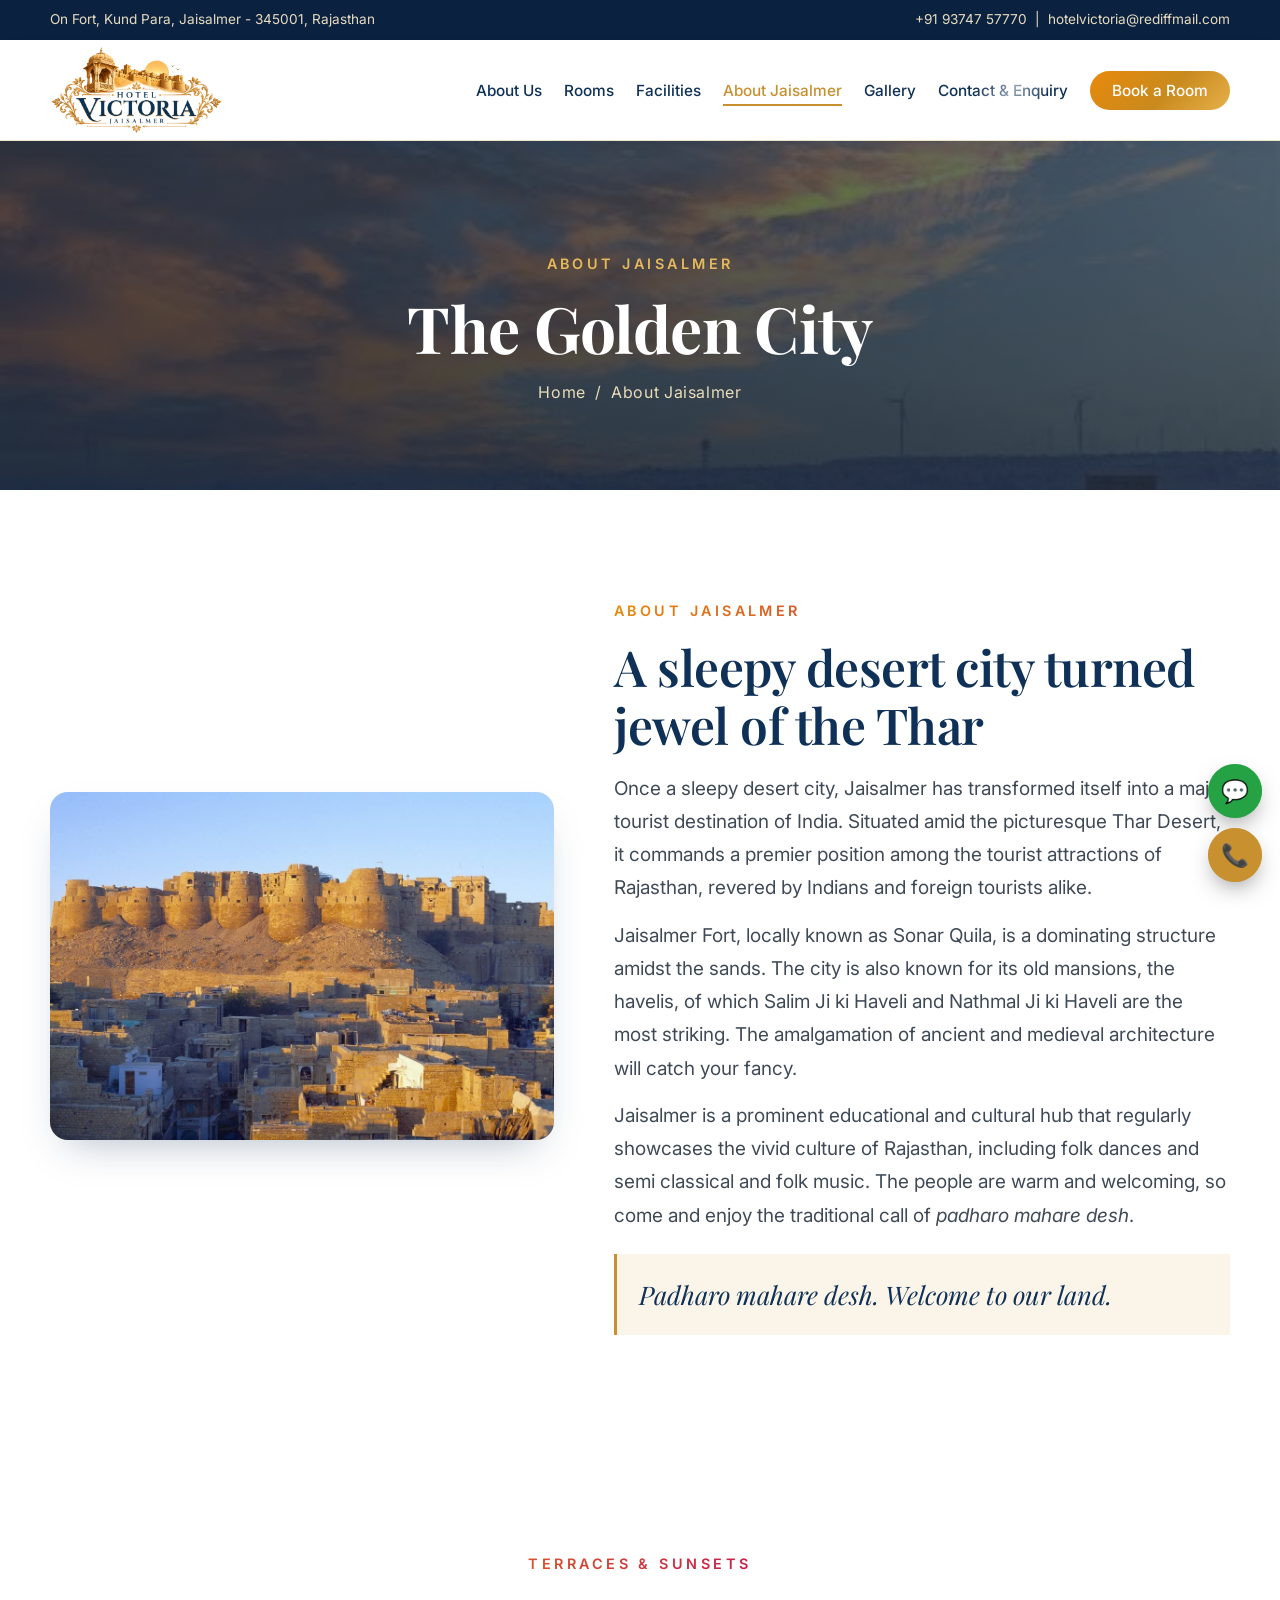
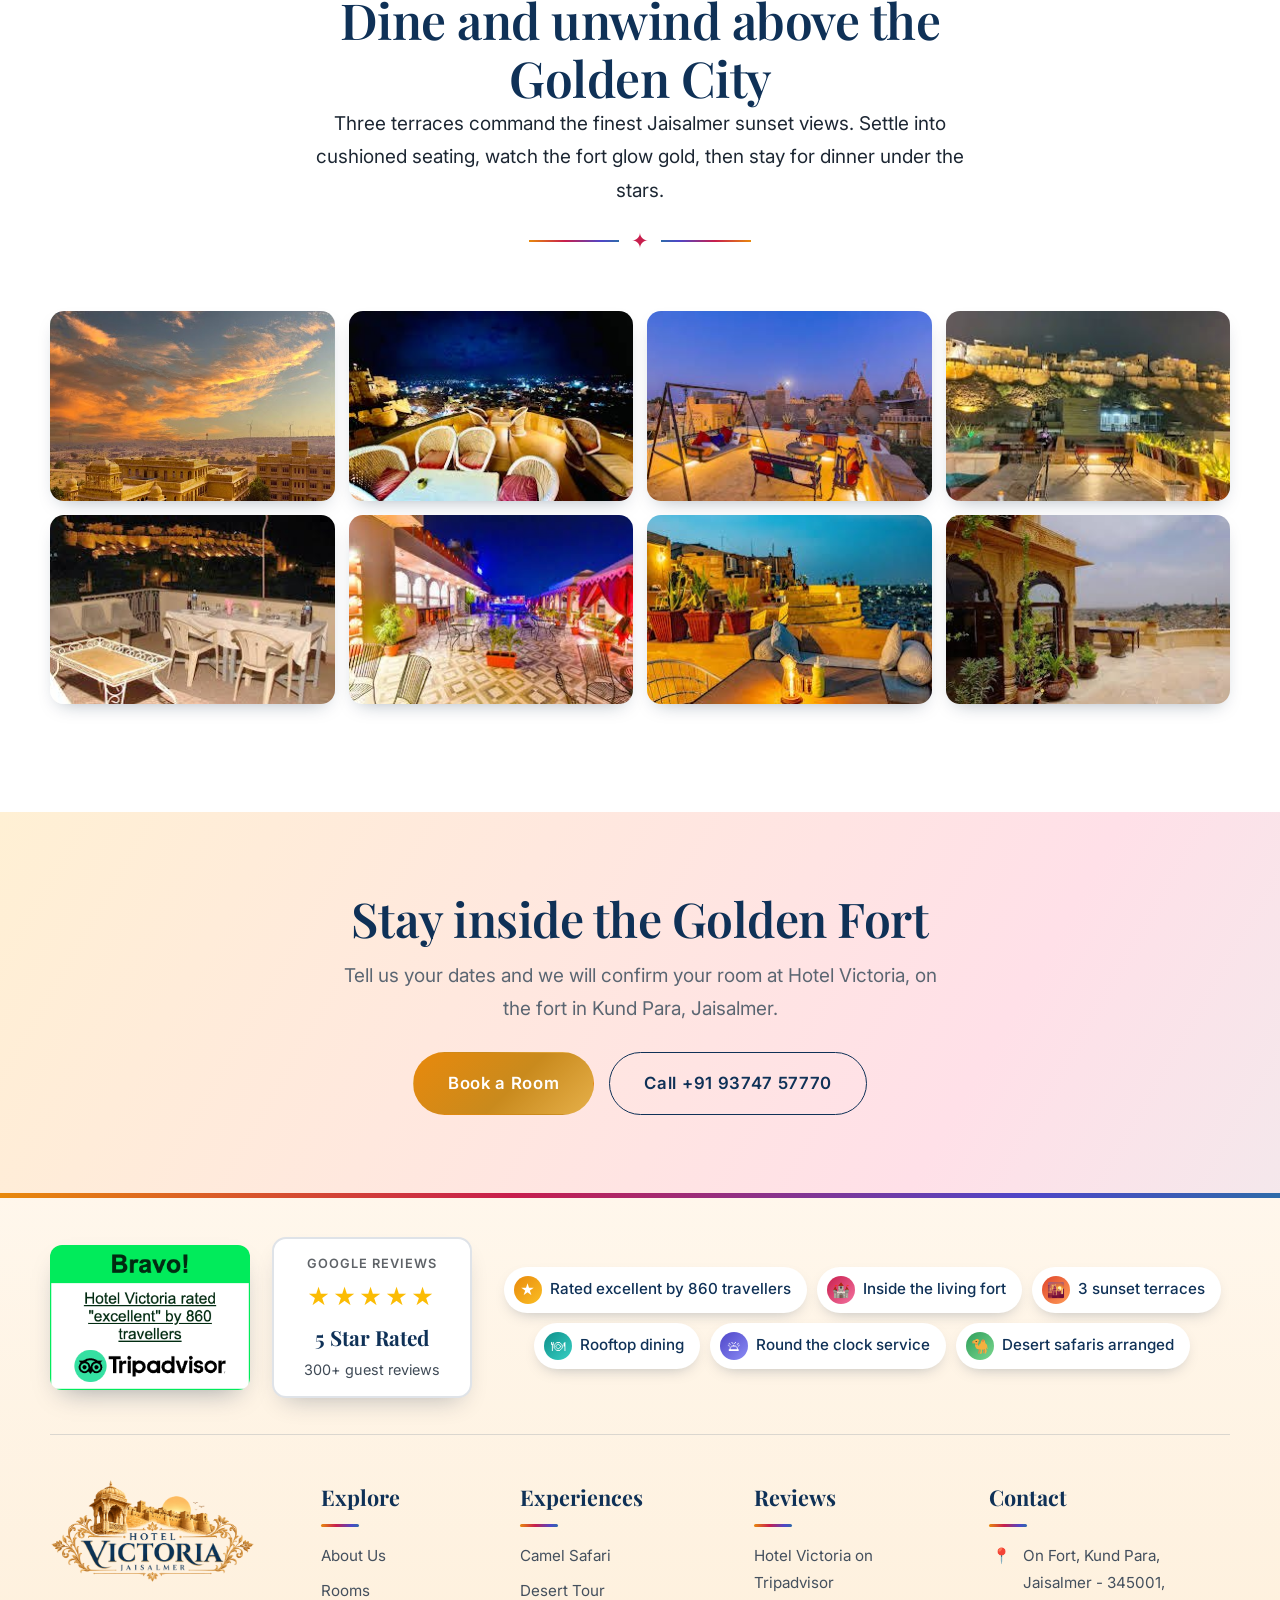
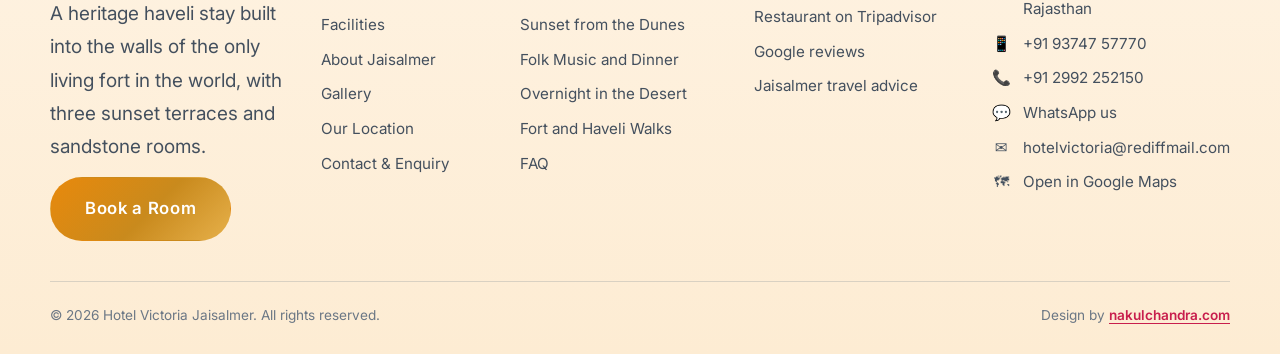
==== about-jaisalmer.html @ fc4d4479 "Merge Make Enquiry into Contact & Enquiry page; old URL redirects Co-Authored-By: Claude Sonnet 5.5 " ====
<!DOCTYPE html>
<html lang="en" class="no-js">
<head>
<meta charset="UTF-8">
<meta name="viewport" content="width=device-width, initial-scale=1">
<title>About Jaisalmer | Hotel Victoria Jaisalmer</title>
<meta name="description" content="About Jaisalmer, the Golden City of Rajasthan: the fort, the havelis and the Thar Desert.">
<link rel="icon" href="assets/images/logo.png">
<link rel="preconnect" href="https://fonts.googleapis.com">
<link rel="preconnect" href="https://fonts.gstatic.com" crossorigin>
<link href="https://fonts.googleapis.com/css2?family=Playfair+Display:ital,wght@0,500;0,600;0,700;1,500;1,600&family=Inter:wght@400;500;600&display=swap" rel="stylesheet">
<script>document.documentElement.className="js"</script>
<link rel="stylesheet" href="style.css">
</head>
<body>
<div class="topbar">
  <div class="wrap">
    <span>On Fort, Kund Para, Jaisalmer - 345001, Rajasthan</span>
    <span><a href="tel:+919374757770">+91 93747 57770</a> &nbsp;|&nbsp; <a href="mailto:hotelvictoria@rediffmail.com">hotelvictoria@rediffmail.com</a></span>
  </div>
</div>
<header class="site">
  <div class="wrap">
    <a class="brand" href="index.html" aria-label="Hotel Victoria Jaisalmer home"><img src="assets/images/logo.png" alt="Hotel Victoria Jaisalmer logo"></a>
    <button class="burger" aria-label="Toggle menu" aria-expanded="false"><span></span><span></span><span></span></button>
    <nav class="main" id="nav">
      <ul><li><a href="about-us.html">About Us</a></li><li><a href="rooms.html">Rooms</a></li><li><a href="facilities.html">Facilities</a></li><li><a href="about-jaisalmer.html" class="active" aria-current="page">About Jaisalmer</a></li><li><a href="gallery.html">Gallery</a></li><li><a href="contact-us.html">Contact & Enquiry</a></li><li><a class="nav-cta" href="https://hotels.eglobe-solutions.com/hotelvictoriajaisalmer/booking/hotels/hotel-victoria-jaisalmer-jaisalmer?checkIn=26-OCT-2026&nights=1#bookingsteps" target="_blank" rel="noopener">Book a Room</a></li></ul>
    </nav>
  </div>
</header>

<main id="top">
<section class="page-hero" style="--hero-img:url('assets/images/sunset-sky.jpg')">
  <div class="wrap reveal">
    <span class="eyebrow">About Jaisalmer</span>
    <h1>The Golden City</h1>
    <div class="crumbs"><a href="index.html">Home</a> &nbsp;/&nbsp; About Jaisalmer</div>
  </div>
</section>
<section class="section" id="jaisalmer">
  <div class="wrap jais-grid">
    <img class="reveal" loading="lazy" src="assets/images/fort-golden-hour.jpg" alt="Jaisalmer Fort glowing in the golden evening light">
    <div class="reveal">
      <span class="eyebrow">About Jaisalmer</span>
      <h2>A sleepy desert city turned jewel of the Thar</h2>
      <p>Once a sleepy desert city, Jaisalmer has transformed itself into a major tourist destination of India. Situated amid the picturesque Thar Desert, it commands a premier position among the tourist attractions of Rajasthan, revered by Indians and foreign tourists alike.</p>
      <p>Jaisalmer Fort, locally known as Sonar Quila, is a dominating structure amidst the sands. The city is also known for its old mansions, the havelis, of which Salim Ji ki Haveli and Nathmal Ji ki Haveli are the most striking. The amalgamation of ancient and medieval architecture will catch your fancy.</p>
      <p>Jaisalmer is a prominent educational and cultural hub that regularly showcases the vivid culture of Rajasthan, including folk dances and semi classical and folk music. The people are warm and welcoming, so come and enjoy the traditional call of <i>padharo mahare desh</i>.</p>
      <div class="quote">Padharo mahare desh. Welcome to our land.</div>
    </div>
  </div>
</section>
<section class="section" id="terraces">
  <div class="wrap">
    <div class="section-head reveal">
      <span class="eyebrow">Terraces &amp; Sunsets</span>
      <h2>Dine and unwind above the Golden City</h2>
      <p>Three terraces command the finest Jaisalmer sunset views. Settle into cushioned seating, watch the fort glow gold, then stay for dinner under the stars.</p>
      <div class="orn">&#10022;</div>
    </div>
    <div class="terr-grid reveal">
      <img loading="lazy" src="assets/images/sunset-sky.jpg" alt="Sunset sky over Jaisalmer haveli rooftops">
      <img loading="lazy" src="assets/images/rooftop-night-wicker.jpg" alt="Rooftop wicker seating at night with city lights">
      <img loading="lazy" src="assets/images/rooftop-swing-dusk.jpg" alt="Rooftop swing seat at dusk">
      <img loading="lazy" src="assets/images/terrace-night-fort-view.jpg" alt="Terrace at night facing the lit fort">
      <img loading="lazy" src="assets/images/dining-terrace-night.jpg" alt="Terrace dining table with illuminated fort view">
      <img loading="lazy" src="assets/images/courtyard-night.jpg" alt="Courtyard restaurant with red drapes at night">
      <img loading="lazy" src="assets/images/lantern-terrace-dusk.jpg" alt="Lantern-lit terrace seating at dusk">
      <img loading="lazy" src="assets/images/terrace-plants-day.jpg" alt="Sunlit terrace with potted plants and arches">
    </div>
  </div>
</section>
<section class="cta-band">
  <div class="wrap reveal">
    <h2>Stay inside the Golden Fort</h2>
    <p>Tell us your dates and we will confirm your room at Hotel Victoria, on the fort in Kund Para, Jaisalmer.</p>
    <a class="btn btn-gold" href="https://hotels.eglobe-solutions.com/hotelvictoriajaisalmer/booking/hotels/hotel-victoria-jaisalmer-jaisalmer?checkIn=26-OCT-2026&nights=1#bookingsteps" target="_blank" rel="noopener">Book a Room</a>
    &nbsp; <a class="btn btn-ghost" href="tel:+919374757770">Call +91 93747 57770</a>
  </div>
</section>
</main>

<footer>
  <div class="wrap">
    <div class="fbadges">
      <a class="fb-ta" href="https://www.tripadvisor.in/Hotel_Review-g297667-d646484-Reviews-Hotel_Victoria-Jaisalmer_Jaisalmer_District_Rajasthan.html" target="_blank" rel="noopener" aria-label="Hotel Victoria rated excellent by 860 travellers on Tripadvisor"><img src="assets/images/tripadvisor-badge.png" alt="Bravo! Hotel Victoria rated excellent by 860 travellers on Tripadvisor" width="304" height="220" loading="lazy"></a>
      <a class="fb-g" href="https://www.google.com/travel/search?ts=CAESCgoCCAMKAggDEAAaVwo5EjcyJTB4Mzk0N2JjMjhjNTQxMzJjYjoweDk3MmE5ODlkZmJkOTMwNzI6DkhvdGVsIFZpY3RvcmlhEhoSFAoHCOoPEAsYDhIHCOoPEAsYDxgBMgIQACoHCgU6A0lOUg&qs=CAEyJkNoZ0k4dURrM3QtVHBwV1hBUm9MTDJjdk1YUnhlV04zZW5NUUFROAJCCQlyMNn7nZgql0IJCXIw2fudmCqX&utm_campaign=sharing&utm_medium=link_btn&utm_source=htls" target="_blank" rel="noopener" aria-label="5 star rated on Google, 300 plus reviews"><span class="fbg-t">Google Reviews</span><span class="fbg-s" aria-hidden="true">&#9733;&#9733;&#9733;&#9733;&#9733;</span><b>5 Star Rated</b><span>300+ guest reviews</span></a>
      <div class="fb-pills">
        <span class="p1"><i>&#9733;</i>Rated excellent by 860 travellers</span>
        <span class="p2"><i>&#127984;</i>Inside the living fort</span>
        <span class="p3"><i>&#127751;</i>3 sunset terraces</span>
        <span class="p4"><i>&#127869;</i>Rooftop dining</span>
        <span class="p5"><i>&#128718;</i>Round the clock service</span>
        <span class="p6"><i>&#128042;</i>Desert safaris arranged</span>
      </div>
    </div>
    <div class="f-grid">
      <div>
        <img src="assets/images/logo.png" alt="Hotel Victoria Jaisalmer">
        <p>A heritage haveli stay built into the walls of the only living fort in the world, with three sunset terraces and sandstone rooms.</p>
        <a class="btn btn-gold fbtn" href="https://hotels.eglobe-solutions.com/hotelvictoriajaisalmer/booking/hotels/hotel-victoria-jaisalmer-jaisalmer?checkIn=26-OCT-2026&nights=1#bookingsteps" target="_blank" rel="noopener">Book a Room</a>
      </div>
      <div>
        <h4>Explore</h4>
        <ul>
          <li><a href="about-us.html">About Us</a></li><li><a href="rooms.html">Rooms</a></li><li><a href="facilities.html">Facilities</a></li><li><a href="about-jaisalmer.html">About Jaisalmer</a></li><li><a href="gallery.html">Gallery</a></li><li><a href="our-location.html">Our Location</a></li><li><a href="contact-us.html">Contact &amp; Enquiry</a></li>
        </ul>
      </div>
      <div>
        <h4>Experiences</h4>
        <ul>
          <li><a href="index.html#experiences">Camel Safari</a></li><li><a href="index.html#experiences">Desert Tour</a></li><li><a href="index.html#experiences">Sunset from the Dunes</a></li><li><a href="index.html#experiences">Folk Music and Dinner</a></li><li><a href="index.html#experiences">Overnight in the Desert</a></li><li><a href="index.html#experiences">Fort and Haveli Walks</a></li><li><a href="index.html#faq">FAQ</a></li>
        </ul>
      </div>
      <div>
        <h4>Reviews</h4>
        <ul>
          <li><a href="https://www.tripadvisor.in/Hotel_Review-g297667-d646484-Reviews-Hotel_Victoria-Jaisalmer_Jaisalmer_District_Rajasthan.html" target="_blank" rel="noopener">Hotel Victoria on Tripadvisor</a></li>
          <li><a href="http://www.tripadvisor.in/Restaurant_Review-g297667-d2086717-Reviews-Hotel_victoria_Restaurant_jaisalmer-Jaisalmer_Rajasthan.html" target="_blank" rel="noopener">Restaurant on Tripadvisor</a></li>
          <li><a href="https://www.google.com/travel/search?ts=CAESCgoCCAMKAggDEAAaVwo5EjcyJTB4Mzk0N2JjMjhjNTQxMzJjYjoweDk3MmE5ODlkZmJkOTMwNzI6DkhvdGVsIFZpY3RvcmlhEhoSFAoHCOoPEAsYDhIHCOoPEAsYDxgBMgIQACoHCgU6A0lOUg&qs=CAEyJkNoZ0k4dURrM3QtVHBwV1hBUm9MTDJjdk1YUnhlV04zZW5NUUFROAJCCQlyMNn7nZgql0IJCXIw2fudmCqX&utm_campaign=sharing&utm_medium=link_btn&utm_source=htls" target="_blank" rel="noopener">Google reviews</a></li>
          <li><a href="http://www.tripadvisor.in/Tourism-g297667-Jaisalmer_Rajasthan-Vacations.html" target="_blank" rel="noopener">Jaisalmer travel advice</a></li>
        </ul>
      </div>
      <div>
        <h4>Contact</h4>
        <ul class="f-contact">
          <li><span>&#128205;</span>On Fort, Kund Para, Jaisalmer - 345001, Rajasthan</li>
          <li><span>&#128241;</span><a href="tel:+919374757770">+91 93747 57770</a></li>
          <li><span>&#128222;</span><a href="tel:+912992252150">+91 2992 252150</a></li>
          <li><span>&#128172;</span><a href="https://wa.me/919374757770" target="_blank" rel="noopener">WhatsApp us</a></li>
          <li><span>&#9993;</span><a href="mailto:hotelvictoria@rediffmail.com">hotelvictoria@rediffmail.com</a></li>
          <li><span>&#128506;</span><a href="https://www.google.com/travel/search?ts=CAESCgoCCAMKAggDEAAaVwo5EjcyJTB4Mzk0N2JjMjhjNTQxMzJjYjoweDk3MmE5ODlkZmJkOTMwNzI6DkhvdGVsIFZpY3RvcmlhEhoSFAoHCOoPEAsYDhIHCOoPEAsYDxgBMgIQACoHCgU6A0lOUg&qs=CAEyJkNoZ0k4dURrM3QtVHBwV1hBUm9MTDJjdk1YUnhlV04zZW5NUUFROAJCCQlyMNn7nZgql0IJCXIw2fudmCqX&utm_campaign=sharing&utm_medium=link_btn&utm_source=htls" target="_blank" rel="noopener">Open in Google Maps</a></li>
        </ul>
      </div>
    </div>
    <div class="copy"><span>&copy; <span id="yr"></span> Hotel Victoria Jaisalmer. All rights reserved.</span><span class="design">Design by <a href="https://nakulchandra.com" target="_blank" rel="noopener">nakulchandra.com</a></span></div>
  </div>
</footer>

<div class="float-call">
  <a class="wa" href="https://wa.me/919374757770" target="_blank" rel="noopener" aria-label="WhatsApp">&#128172;</a>
  <a class="ph" href="tel:+919374757770" aria-label="Call the hotel">&#128222;</a>
</div>
<script src="site.js"></script>
<script src="reviews-popup.js" defer></script>
<script src="fx.js" defer></script>
</body>
</html>
---- style.css ----
:root{
  --navy:#0f3157;
  --navy-deep:#0a2240;
  --gold:#c8902f;
  --gold-soft:#e6b95c;
  --sand:#fbf5e9;
  --sand-2:#f3e7cf;
  --ink:#1d2733;
  --muted:#5b6672;
  --white:#fff;
  --radius:14px;
  --shadow:0 18px 40px -18px rgba(15,49,87,.35);
}
*{box-sizing:border-box;margin:0;padding:0}
html{scroll-behavior:smooth;scroll-padding-top:84px}
body{font-family:'Inter',system-ui,sans-serif;color:var(--ink);background:var(--white);line-height:1.7;font-size:17px;-webkit-font-smoothing:antialiased}
img{max-width:100%;display:block}
a{color:inherit;text-decoration:none}
.wrap{width:min(1180px,100% - 40px);margin-inline:auto}
h1,h2,h3{font-family:'Playfair Display',serif;color:var(--navy);line-height:1.1;font-weight:700}
.eyebrow{font-size:.78rem;letter-spacing:.32em;text-transform:uppercase;color:var(--gold);font-weight:500;display:block;margin-bottom:14px}
.section{padding:96px 0}
.section-head{text-align:center;max-width:680px;margin:0 auto 52px}
.section-head h2{font-size:clamp(2.2rem,4.5vw,3.3rem)}
.orn{display:flex;align-items:center;justify-content:center;gap:12px;margin-top:16px;color:var(--gold)}
.orn:before,.orn:after{content:"";height:1px;width:70px;background:linear-gradient(90deg,transparent,var(--gold))}
.orn:after{transform:scaleX(-1)}
.btn{display:inline-flex;align-items:center;gap:10px;padding:14px 30px;border-radius:999px;font-weight:500;letter-spacing:.04em;font-size:.95rem;border:1.5px solid transparent;cursor:pointer;transition:.25s;font-family:inherit}
.btn-gold{background:var(--gold);color:#fff}
.btn-gold:hover{background:#b07a1f;transform:translateY(-2px)}
.btn-ghost{border-color:rgba(255,255,255,.7);color:#fff}
.btn-ghost:hover{background:#fff;color:var(--navy)}
.btn-navy{background:var(--navy);color:#fff}
.btn-navy:hover{background:var(--navy-deep);transform:translateY(-2px)}

/* header */
.topbar{background:var(--navy-deep);color:#e8dcc0;font-size:.85rem}
.topbar .wrap{display:flex;justify-content:space-between;gap:16px;padding:8px 0;flex-wrap:wrap}
.topbar a:hover{color:var(--gold-soft)}
header.site{position:sticky;top:0;z-index:50;background:rgba(255,255,255,.96);backdrop-filter:blur(10px);border-bottom:1px solid #eee3cb}
header.site .wrap{display:flex;align-items:center;justify-content:space-between;height:78px}
.brand img{height:62px;width:auto}
nav.main ul{display:flex;gap:30px;list-style:none;align-items:center}
nav.main a{font-size:.92rem;font-weight:500;color:var(--navy);position:relative;padding:6px 0}
nav.main a:after{content:"";position:absolute;left:0;bottom:0;width:0;height:2px;background:var(--gold);transition:.25s}
nav.main a:hover:after{width:100%}
.nav-cta{padding:10px 22px !important;background:var(--gold);color:#fff !important;border-radius:999px}
.nav-cta:after{display:none}
.burger{display:none;background:none;border:0;width:44px;height:44px;cursor:pointer}
.burger span{display:block;width:26px;height:2px;background:var(--navy);margin:6px auto;transition:.25s}

/* hero */
.hero{position:relative;min-height:88vh;display:grid;place-items:center;text-align:center;color:#fff;background:linear-gradient(180deg,rgba(10,34,64,.55),rgba(10,34,64,.72)),url('assets/images/fort-golden-hour.jpg') center/cover;padding:80px 0}
.hero h1{color:#fff;font-size:clamp(2.8rem,7vw,5.4rem);margin-bottom:18px}
.hero h1 em{font-style:italic;color:var(--gold-soft)}
.hero p.lead{max-width:680px;margin:0 auto 34px;font-size:1.15rem;color:#f4ead2;font-weight:300}
.hero .eyebrow{color:var(--gold-soft)}
.hero-btns{display:flex;gap:14px;justify-content:center;flex-wrap:wrap}

/* booking bar */
.book-bar{position:relative;margin-top:-52px;z-index:5}
.book-card{background:#fff;border-radius:var(--radius);box-shadow:var(--shadow);padding:26px 30px;display:grid;grid-template-columns:1.3fr repeat(3,1fr) auto;gap:18px;align-items:end;border-top:4px solid var(--gold)}
.book-card label{display:block;font-size:.74rem;letter-spacing:.14em;text-transform:uppercase;color:var(--muted);margin-bottom:6px;font-weight:500}
.book-card input,.book-card select,.enq input,.enq select,.enq textarea{width:100%;padding:12px 14px;border:1px solid #dccfae;border-radius:10px;font:inherit;font-size:.98rem;background:#fffdf8;color:var(--ink)}
.book-card input:focus,.book-card select:focus,.enq input:focus,.enq select:focus,.enq textarea:focus{outline:2px solid var(--gold-soft);border-color:var(--gold)}
.book-title{font-family:'Playfair Display',serif;font-size:1.45rem;color:var(--navy);font-weight:700;line-height:1.2}
.book-title small{display:block;font-family:'Inter';font-size:.78rem;color:var(--muted);font-weight:400;letter-spacing:.04em;margin-top:4px}

/* about */
.about{background:var(--sand)}
.about-grid{display:grid;grid-template-columns:1.05fr .95fr;gap:64px;align-items:center}
.about-grid h2{font-size:clamp(2.2rem,4.4vw,3.2rem);margin-bottom:22px}
.about-grid p{color:#3f4a56;margin-bottom:16px}
.about-img{position:relative}
.about-img img{border-radius:var(--radius);box-shadow:var(--shadow);width:100%;aspect-ratio:4/5;object-fit:cover}
.about-img:before{content:"";position:absolute;inset:-14px 14px 14px -14px;border:2px solid var(--gold);border-radius:var(--radius);z-index:-1}
.stats{display:flex;gap:34px;margin-top:28px;flex-wrap:wrap}
.stats div b{display:block;font-family:'Playfair Display',serif;font-size:2.6rem;color:var(--gold);line-height:1}
.stats div span{font-size:.85rem;color:var(--muted);letter-spacing:.06em}

/* why */
.why-grid{display:grid;grid-template-columns:repeat(4,1fr);gap:24px}
.why-card{background:#fff;border:1px solid #eadfc6;border-radius:var(--radius);padding:34px 26px;text-align:center;transition:.3s}
.why-card:hover{transform:translateY(-6px);box-shadow:var(--shadow);border-color:var(--gold-soft)}
.why-card .ic{width:64px;height:64px;border-radius:50%;background:var(--sand-2);display:grid;place-items:center;margin:0 auto 18px;font-size:1.7rem}
.why-card h3{font-size:1.5rem;margin-bottom:10px}
.why-card p{font-size:.95rem;color:var(--muted)}

/* rooms */
.rooms{background:var(--navy);color:#fff}
.rooms .section-head h2{color:#fff}
.rooms .section-head p{color:#cfd9e6}
.room-grid{display:grid;grid-template-columns:repeat(3,1fr);gap:26px}
.room{background:#fff;color:var(--ink);border-radius:var(--radius);overflow:hidden;box-shadow:0 20px 40px -20px rgba(0,0,0,.5)}
.room img{width:100%;aspect-ratio:4/3;object-fit:cover;transition:.5s}
.room:hover img{transform:scale(1.05)}
.room .imgbox{overflow:hidden}
.room .body{padding:24px}
.room h3{font-size:1.65rem;margin-bottom:6px}
.room p{font-size:.95rem;color:var(--muted);margin-bottom:16px}
.room a{color:var(--gold);font-weight:500;font-size:.92rem;letter-spacing:.06em}
.room a:hover{color:var(--navy)}

/* facilities */
.fac-grid{display:grid;grid-template-columns:1fr 1fr;gap:56px;align-items:center}
.fac-grid h2{font-size:clamp(2.1rem,4vw,3rem);margin-bottom:18px}
.fac-list{list-style:none;display:grid;grid-template-columns:1fr 1fr;gap:12px 24px;margin-top:22px}
.fac-list li{padding-left:28px;position:relative;font-size:.98rem}
.fac-list li:before{content:"\2726";position:absolute;left:0;color:var(--gold)}
.fac-imgs{display:grid;grid-template-columns:1fr 1fr;gap:14px}
.fac-imgs img{border-radius:var(--radius);width:100%;height:100%;object-fit:cover;aspect-ratio:1}
.fac-imgs img:first-child{grid-row:span 2;aspect-ratio:auto}

/* gallery */
.gallery{background:var(--sand)}
.g-grid{columns:4 240px;column-gap:14px}
.g-grid a{display:block;margin-bottom:14px;border-radius:12px;overflow:hidden;position:relative;break-inside:avoid;background:var(--sand-2)}
.g-grid img{width:100%;transition:.5s}
.g-grid a:hover img{transform:scale(1.06)}
.g-grid a:after{content:attr(data-cap);position:absolute;left:0;right:0;bottom:0;padding:26px 14px 10px;background:linear-gradient(transparent,rgba(10,34,64,.85));color:#fff;font-size:.85rem;opacity:0;transition:.3s}
.g-grid a:hover:after{opacity:1}
.lb{position:fixed;inset:0;background:rgba(5,15,30,.94);display:none;align-items:center;justify-content:center;z-index:100;padding:30px}
.lb.open{display:flex}
.lb img{max-height:86vh;max-width:92vw;border-radius:8px}
.lb button{position:absolute;background:none;border:0;color:#fff;font-size:2.4rem;cursor:pointer;width:56px;height:56px}
.lb .x{top:14px;right:18px}.lb .p{left:14px}.lb .n{right:14px}
.lb .cap{position:absolute;bottom:20px;left:0;right:0;text-align:center;color:#e9dcb9;font-size:.95rem}

/* jaisalmer */
.jais-grid{display:grid;grid-template-columns:.9fr 1.1fr;gap:60px;align-items:center}
.jais-grid img{border-radius:var(--radius);box-shadow:var(--shadow);width:100%}
.jais-grid h2{font-size:clamp(2.1rem,4vw,3rem);margin-bottom:18px}
.jais-grid p{color:#3f4a56;margin-bottom:14px}
.quote{margin-top:22px;padding:18px 22px;border-left:3px solid var(--gold);background:var(--sand);font-family:'Playfair Display',serif;font-size:1.5rem;color:var(--navy);font-style:italic}

/* review */
.review{background:linear-gradient(135deg,var(--navy-deep),var(--navy));color:#fff;text-align:center}
.review blockquote{max-width:860px;margin:0 auto;font-family:'Playfair Display',serif;font-size:clamp(1.4rem,2.6vw,2rem);line-height:1.45;font-style:italic;color:#fff}
.review cite{display:block;margin-top:22px;font-family:'Inter';font-style:normal;font-size:.9rem;letter-spacing:.2em;text-transform:uppercase;color:var(--gold-soft)}
.review .stars{color:var(--gold-soft);letter-spacing:6px;font-size:1.3rem;margin-bottom:18px}
.ta{display:inline-flex;gap:10px;align-items:center;margin-top:34px;padding:12px 24px;border:1.5px solid var(--gold-soft);border-radius:999px;color:var(--gold-soft);font-weight:500;transition:.25s}
.ta:hover{background:var(--gold-soft);color:var(--navy)}
.terr-grid{display:grid;grid-template-columns:repeat(4,1fr);gap:14px}
.terr-grid img{width:100%;aspect-ratio:3/2;object-fit:cover;border-radius:12px;transition:.4s}
.terr-grid img:hover{transform:scale(1.03)}
@media (max-width:980px){.terr-grid{grid-template-columns:repeat(2,1fr)}}
.ta-badge{display:inline-block;margin-top:34px;border-radius:6px;transition:.25s;box-shadow:0 14px 30px -12px rgba(0,0,0,.6)}
.ta-badge:hover{transform:translateY(-4px)}
.ta-badge img{width:min(304px,100%);height:auto;border-radius:6px}
.ta-row{display:flex;gap:14px;justify-content:center;flex-wrap:wrap}

/* contact */
.contact-grid{display:grid;grid-template-columns:1fr 1.1fr;gap:48px}
.enq{background:var(--sand);padding:36px;border-radius:var(--radius);border-top:4px solid var(--gold)}
.enq h3{font-size:2rem;margin-bottom:6px}
.enq .row{display:grid;grid-template-columns:1fr 1fr;gap:14px;margin-top:14px}
.enq .full{margin-top:14px}
.enq label{display:block;font-size:.74rem;letter-spacing:.12em;text-transform:uppercase;color:var(--muted);margin-bottom:6px;font-weight:500}
.enq textarea{min-height:110px;resize:vertical}
.info-card{display:flex;flex-direction:column;gap:22px}
.info-item{display:flex;gap:16px;align-items:flex-start}
.info-item .ic{width:48px;height:48px;border-radius:50%;background:var(--navy);color:var(--gold-soft);display:grid;place-items:center;flex:none;font-size:1.2rem}
.info-item b{display:block;font-family:'Playfair Display',serif;font-size:1.3rem;color:var(--navy)}
.info-item a:hover{color:var(--gold)}
.map{border-radius:var(--radius);overflow:hidden;box-shadow:var(--shadow);margin-top:6px}
.map iframe{width:100%;height:280px;border:0;display:block}
.person{display:flex;gap:14px;align-items:center;padding:16px;border:1px solid #eadfc6;border-radius:var(--radius)}
.person img{width:68px;height:68px;border-radius:50%;object-fit:cover}
.person small{color:var(--muted)}

/* footer */
footer{background:var(--navy-deep);color:#cdd6e2;padding:64px 0 28px}
.f-grid{display:grid;grid-template-columns:1.4fr 1fr 1fr 1.2fr;gap:40px}
footer img{height:84px;width:auto;background:#fff;border-radius:12px;padding:8px;margin-bottom:16px}
footer h4{font-family:'Playfair Display',serif;color:#fff;font-size:1.35rem;margin-bottom:14px}
footer ul{list-style:none}
footer li{margin-bottom:8px;font-size:.95rem}
footer a:hover{color:var(--gold-soft)}
.copy{border-top:1px solid rgba(255,255,255,.12);margin-top:40px;padding-top:22px;font-size:.85rem;display:flex;justify-content:space-between;flex-wrap:wrap;gap:10px;color:#9aa8ba}

.float-call{position:fixed;right:18px;bottom:18px;z-index:60;display:flex;flex-direction:column;gap:10px}
.float-call a{width:54px;height:54px;border-radius:50%;display:grid;place-items:center;color:#fff;box-shadow:0 10px 24px -8px rgba(0,0,0,.5);font-size:1.4rem}
.float-call .wa{background:#25a244}.float-call .ph{background:var(--gold)}

.reveal{opacity:0;transform:translateY(26px);transition:.8s}
.reveal.in{opacity:1;transform:none}
@media (prefers-reduced-motion:reduce){.reveal{opacity:1;transform:none;transition:none}html{scroll-behavior:auto}}

@media (max-width:980px){
  .book-card{grid-template-columns:1fr 1fr}
  .book-title{grid-column:1/-1}
  .about-grid,.fac-grid,.jais-grid,.contact-grid{grid-template-columns:1fr;gap:40px}
  .why-grid{grid-template-columns:1fr 1fr}
  .room-grid{grid-template-columns:1fr 1fr}
  .f-grid{grid-template-columns:1fr 1fr}
  .burger{display:block}
  nav.main{position:absolute;top:78px;left:0;right:0;background:#fff;border-bottom:1px solid #eadfc6;display:none;padding:14px 20px 22px}
  nav.main.open{display:block}
  nav.main ul{flex-direction:column;align-items:flex-start;gap:6px}
  nav.main a{display:block;padding:10px 0;font-size:1.05rem}
}
@media (max-width:620px){
  .section{padding:68px 0}
  .why-grid,.room-grid,.f-grid,.fac-list,.enq .row{grid-template-columns:1fr}
  .book-card{grid-template-columns:1fr;padding:22px}
  .brand img{height:52px}
  .topbar .wrap{justify-content:center;text-align:center}
  .about-img:before{display:none}
}

/* ---- multi-page additions ---- */
.hero{background:linear-gradient(180deg,rgba(10,34,64,.55),rgba(10,34,64,.72)),var(--hero-img) center/cover}
.page-hero{position:relative;text-align:center;color:#fff;padding:110px 0 84px;background:linear-gradient(180deg,rgba(10,34,64,.62),rgba(10,34,64,.8)),var(--hero-img) center/cover}
.page-hero h1{color:#fff;font-size:clamp(2.4rem,5.5vw,4rem);margin-bottom:12px}
.page-hero .eyebrow{color:var(--gold-soft)}
.crumbs{font-size:.88rem;color:#e9dcb9;letter-spacing:.04em}
.crumbs a:hover{color:var(--gold-soft)}
nav.main a.active{color:var(--gold)}
nav.main a.active:after{width:100%}
.cta-band{background:linear-gradient(135deg,var(--navy-deep),var(--navy));color:#fff;text-align:center;padding:78px 0}
.cta-band h2{color:#fff;font-size:clamp(2rem,4vw,3rem);margin-bottom:12px}
.cta-band p{color:#d5deea;max-width:620px;margin:0 auto 26px}
.dine-grid{display:grid;grid-template-columns:repeat(3,1fr);gap:20px}
.dine-grid figure{border-radius:var(--radius);overflow:hidden;background:#fff;box-shadow:var(--shadow)}
.dine-grid img{width:100%;aspect-ratio:4/3;object-fit:cover}
.dine-grid figcaption{padding:14px 18px;font-weight:500;color:var(--navy)}
.narrow{max-width:820px;margin:0 auto}
.two-col-form{display:grid;grid-template-columns:1.15fr .85fr;gap:48px;align-items:start}
.gallery-note{text-align:center;margin-top:28px}
@media (max-width:1200px){
  .burger{display:block}
  nav.main{position:absolute;top:78px;left:0;right:0;background:#fff;border-bottom:1px solid #eadfc6;display:none;padding:14px 20px 22px}
  nav.main.open{display:block}
  nav.main ul{flex-direction:column;align-items:flex-start;gap:6px}
  nav.main a{display:block;padding:10px 0;font-size:1.05rem}
}
@media (max-width:980px){.dine-grid,.two-col-form{grid-template-columns:1fr}}
nav.main ul{gap:24px}
nav.main a{font-size:.9rem}

/* ---- layout polish ---- */
header.site{box-shadow:0 6px 24px -18px rgba(15,49,87,.5)}
header.site .wrap{height:100px}
.brand img{height:88px;width:auto}
.section{padding:108px 0}
.hero{min-height:92vh;padding:110px 0 130px}
.hero h1{text-shadow:0 4px 30px rgba(0,0,0,.35)}
.hero-badges{display:flex;gap:12px 28px;justify-content:center;flex-wrap:wrap;margin-top:34px;font-size:.92rem;color:#f4ead2;letter-spacing:.04em}
.hero-badges span{display:inline-flex;align-items:center;gap:8px}
.hero-badges span:before{content:"✦";color:var(--gold-soft)}
.book-card{border-radius:18px;padding:28px 32px}
.why-card{border-top:3px solid var(--gold)}
.room{border-radius:18px}
.about-img img,.jais-grid img{border-radius:18px}
.cta-band{background:linear-gradient(135deg,var(--sand-2),var(--sand));color:var(--ink)}
.cta-band h2{color:var(--navy)}
.cta-band p{color:var(--muted)}
.cta-band .btn-ghost{border-color:var(--navy);color:var(--navy)}
.cta-band .btn-ghost:hover{background:var(--navy);color:#fff}
footer{background:var(--sand);color:#44505e;border-top:4px solid var(--gold)}
footer img{height:104px;width:auto;background:none;border-radius:0;padding:0;margin-bottom:14px}
footer h4{color:var(--navy)}
footer a:hover{color:var(--gold)}
.copy{border-top:1px solid rgba(15,49,87,.15);color:#6b7785}

/* ---- reference-inspired: carousel hero, trust strip, experience cards ---- */
.hero-slides{position:absolute;inset:0;z-index:0}
.hero-slide{position:absolute;inset:0;background:linear-gradient(180deg,rgba(10,34,64,.3),rgba(10,34,64,.62)),var(--s) center/cover;opacity:0;transition:opacity 1.2s ease}
.hero-slide.on{opacity:1}
.hero{overflow:hidden}
.hero .wrap{position:relative;z-index:2}
.hero-dots{position:absolute;bottom:84px;left:0;right:0;display:flex;gap:10px;justify-content:center;z-index:3}
.hero-dots button{width:34px;height:4px;border:0;border-radius:4px;background:rgba(255,255,255,.4);cursor:pointer;padding:0}
.hero-dots button.on{background:var(--gold-soft)}
.hero-copy{min-height:250px;display:grid;place-items:center}
.hero-copy .c{grid-area:1/1;opacity:0;transition:opacity .9s;pointer-events:none}
.hero-copy .c.on{opacity:1;pointer-events:auto}
.hero-copy h1{margin-bottom:14px}
.trust{background:#fff;border-bottom:1px solid #eadfc6;padding:84px 0 36px;margin-top:-52px}
.trust-grid{display:grid;grid-template-columns:repeat(4,1fr);gap:18px}
.trust-item{display:flex;align-items:center;gap:14px;justify-content:center;text-align:left;font-weight:500;color:var(--navy);font-size:.95rem}
.trust-item .ic{width:46px;height:46px;border-radius:50%;background:var(--sand-2);display:grid;place-items:center;font-size:1.3rem;flex:none}
.xp-grid{display:grid;grid-template-columns:repeat(3,1fr);gap:22px}
.xp{background:#fff;border:1px solid #eadfc6;border-radius:18px;padding:34px 28px;transition:.3s;position:relative;overflow:hidden}
.xp:before{content:"";position:absolute;left:0;top:0;height:3px;width:100%;background:linear-gradient(90deg,var(--gold),var(--gold-soft))}
.xp:hover{transform:translateY(-6px);box-shadow:var(--shadow)}
.xp .ic{font-size:2rem;margin-bottom:12px}
.xp h3{font-size:1.55rem;margin-bottom:8px}
.xp p{font-size:.96rem;color:var(--muted)}
.xp .tag{display:inline-block;margin-top:14px;font-size:.74rem;letter-spacing:.16em;text-transform:uppercase;color:var(--gold);font-weight:500}
@media (max-width:980px){.trust-grid{grid-template-columns:1fr 1fr}.xp-grid{grid-template-columns:1fr 1fr}}
@media (max-width:620px){.trust-grid,.xp-grid{grid-template-columns:1fr}.trust-item{justify-content:flex-start}.hero-copy{min-height:300px}.hero-dots{bottom:96px}}
@media (prefers-reduced-motion:reduce){.hero-slide,.hero-copy .c{transition:none}}
.stats{display:grid;grid-template-columns:repeat(3,auto);justify-content:start;gap:18px 40px}
@media (max-width:620px){.hero-badges{display:none}.stats{grid-template-columns:1fr 1fr}.float-call a{width:46px;height:46px}}

/* ---- reviews slider (2 rows) ---- */
.rv{background:var(--sand)}
.rv-wrap{position:relative}
.rv-track{display:grid;grid-template-rows:repeat(2,auto);grid-auto-flow:column;grid-auto-columns:calc((100% - 44px)/3);gap:22px;overflow-x:auto;scroll-snap-type:x mandatory;scrollbar-width:none;padding:6px 2px 18px;align-items:start}
.rv-track::-webkit-scrollbar{display:none}
.rv-card{scroll-snap-align:start;background:#fff;border:1px solid #eadfc6;border-radius:18px;padding:24px 24px 20px;box-shadow:0 12px 30px -22px rgba(15,49,87,.45)}
.rv-top{display:flex;align-items:center;gap:12px;margin-bottom:12px}
.rv-av{width:44px;height:44px;border-radius:50%;display:grid;place-items:center;color:#fff;font-weight:600;flex:none}
.rv-name{font-weight:600;color:var(--navy);line-height:1.2}
.rv-src{font-size:.8rem;color:var(--muted)}
.rv-stars{color:#e6a817;letter-spacing:2px;font-size:1rem;margin-bottom:8px}
.rv-text{font-size:.97rem;color:#3f4a56;display:-webkit-box;-webkit-line-clamp:5;-webkit-box-orient:vertical;overflow:hidden}
.rv-card.open .rv-text{-webkit-line-clamp:unset;display:block}
.rv-more{background:none;border:0;color:var(--gold);font:inherit;font-weight:500;font-size:.88rem;cursor:pointer;padding:8px 0 0}
.rv-nav{display:flex;gap:12px;justify-content:center;margin-top:10px;align-items:center}
.rv-nav button{width:48px;height:48px;border-radius:50%;border:1.5px solid var(--navy);background:#fff;color:var(--navy);font-size:1.5rem;cursor:pointer;transition:.2s;line-height:1}
.rv-nav button:hover{background:var(--navy);color:#fff}
.rv-links{display:flex;gap:14px;justify-content:center;flex-wrap:wrap;margin-top:30px}
@media (max-width:980px){.rv-track{grid-auto-columns:calc((100% - 22px)/2)}}
@media (max-width:620px){.rv-track{grid-auto-columns:88%}}
@media (max-width:1200px){nav.main{top:100px}}
@media (max-width:620px){
  header.site .wrap{height:76px}
  .brand img{height:60px}
  nav.main{top:76px}
  .hero{padding:80px 0 110px}
  .section{padding:72px 0}
}

/* ---- typography upgrade: larger, more legible ---- */
body{font-size:19px;line-height:1.75;font-weight:400}
h1,h2,h3{font-weight:600;letter-spacing:-.01em;line-height:1.18}
.section h2,.sec-head h2{font-size:clamp(2.1rem,4vw,3.1rem)}
h3{font-size:1.5rem}
.eyebrow{font-size:.9rem;letter-spacing:.24em;font-weight:600}
nav.main a{font-size:1.02rem;font-weight:500}
.btn{font-size:1.05rem;padding:16px 34px;font-weight:600}
.hero h1{font-size:clamp(3rem,7vw,5.6rem);font-weight:700;line-height:1.08}
.hero h1 em{font-weight:600}
.hero p.lead{max-width:760px;font-size:clamp(1.2rem,1.9vw,1.45rem);font-weight:400;color:#fff;line-height:1.65;text-shadow:0 2px 18px rgba(0,0,0,.55)}
.hero .eyebrow{font-size:1rem;color:var(--gold-soft);text-shadow:0 2px 12px rgba(0,0,0,.6)}
.hero-slide{background:linear-gradient(180deg,rgba(10,34,64,.45),rgba(10,34,64,.72)),var(--s) center/cover}
.hero-badges{font-size:1.02rem;font-weight:500;color:#fff}
.page-hero h1{font-weight:700}
.page-hero p{font-size:1.2rem}
.crumbs{font-size:1rem}
.trust-item{font-size:1.05rem}
.xp p,.rv-text,.room p,.why-card p{font-size:1.04rem}
.xp h3{font-size:1.75rem}
.rv-src{font-size:.92rem}
.rv-more{font-size:1rem}
.book-title{font-size:1.65rem}
.book-title small{font-size:.92rem}
.stats div b{font-size:2.9rem}
.quote{font-size:1.6rem}
footer.site,footer.site p,footer.site a,footer.site li{font-size:1.02rem}
input,select,textarea,label{font-size:1.02rem;font-family:inherit}

nav.main a{white-space:nowrap}
nav.main ul{gap:6px 22px}
.about-img{align-self:stretch}
.about-img img{aspect-ratio:auto;width:100%;height:100%;min-height:460px;max-height:640px;object-fit:cover;border-radius:18px;box-shadow:0 24px 60px rgba(10,34,64,.22)}
@media (min-width:981px){nav.main a{font-size:.96rem}}

.hero-badges{display:flex;gap:14px;justify-content:center;flex-wrap:wrap;margin-top:40px;letter-spacing:0}
.hero-badges .hb{display:flex;align-items:center;gap:14px;text-align:left;padding:12px 22px 12px 14px;border-radius:999px;background:rgba(10,34,64,.5);border:1px solid rgba(255,255,255,.28);backdrop-filter:blur(8px);-webkit-backdrop-filter:blur(8px);color:#fff;text-decoration:none;transition:.25s}
.hero-badges a.hb:hover{background:rgba(10,34,64,.75);border-color:var(--gold-soft)}
.hero-badges .hb:before,.hero-badges .hb span:before{content:none}
.hero-badges .hb i{flex:none;width:44px;height:44px;border-radius:50%;background:var(--gold);color:#fff;display:grid;place-items:center}
.hero-badges .hb i svg{width:22px;height:22px}
.hero-badges .hb span{display:block;line-height:1.25}
.hero-badges .hb b{display:block;font-size:1.02rem;font-weight:600}
.hero-badges .hb small{display:block;font-size:.82rem;font-weight:400;color:#e8dcc0}
@media (max-width:900px){.hero-badges{gap:10px}.hero-badges .hb{padding:10px 16px 10px 10px}.hero-badges .hb small{display:none}.hero-badges .hb i{width:38px;height:38px}}
@media (max-width:620px){.hero-badges{display:grid;grid-template-columns:1fr;max-width:300px;margin:28px auto 0;gap:8px}.hero-badges .hb{border-radius:14px}}

.proof{display:flex;gap:18px;flex-wrap:wrap;align-items:stretch;margin:30px 0 8px}
.proof-card{display:block;border-radius:14px;overflow:hidden;transition:.25s;text-decoration:none}
.proof-card:hover{transform:translateY(-3px);box-shadow:0 14px 34px rgba(10,34,64,.18)}
.proof-ta{width:230px;flex:none;background:none;align-self:center}
.proof-ta img{display:block;width:100%;height:auto}
.proof-g{flex:1;min-width:230px;max-width:300px;background:#fff;border:2px solid #dfe3e8;padding:18px 20px;text-align:center;display:flex;flex-direction:column;justify-content:center;gap:4px;color:var(--navy)}
.pg-top{font-weight:600;font-size:1rem;letter-spacing:.04em;color:#5f6368;text-transform:uppercase}
.pg-stars{color:#fbbc04;font-size:1.9rem;letter-spacing:4px;line-height:1.1}
.pg-num{font-family:'Playfair Display',serif;font-size:1.7rem;line-height:1.15}
.pg-sub{font-size:1rem;color:#3f4a56}
.pg-link{font-size:.95rem;font-weight:600;color:var(--gold);margin-top:4px}
@media (max-width:620px){.proof-ta,.proof-g{width:100%;max-width:none}.proof-ta{max-width:300px}}

/* ---- Why Hotel Victoria cards: colour + motion ---- */
.why-card{position:relative;overflow:hidden;border-top:0;--a:#d99a2b;--b:#f2c46d;padding-top:40px}
.why-card:before{content:"";position:absolute;left:0;right:0;top:0;height:5px;background:linear-gradient(90deg,var(--a),var(--b));transform-origin:left;transform:scaleX(.35);transition:transform .5s ease}
.why-card:after{content:"";position:absolute;inset:auto -40% -60% -40%;height:70%;background:radial-gradient(closest-side,var(--a),transparent);opacity:0;transition:opacity .4s}
.why-card:hover:before{transform:scaleX(1)}
.why-card:hover:after{opacity:.14}
.why-card>*{position:relative;z-index:1}
.why-card.c1{--a:#d97706;--b:#fbbf24}
.why-card.c2{--a:#c81e4d;--b:#f472a0}
.why-card.c3{--a:#0e8f8a;--b:#38d0c4}
.why-card.c4{--a:#4f46c8;--b:#8b8cf5}
.why-card .ic{position:relative;width:76px;height:76px;margin:0 auto 20px;background:linear-gradient(135deg,var(--a),var(--b));color:#fff;border-radius:24px;box-shadow:0 12px 26px -8px var(--a);transition:transform .45s cubic-bezier(.3,1.6,.5,1),border-radius .45s;animation:whyFloat 4.5s ease-in-out infinite}
.why-card.c2 .ic{animation-delay:-1.1s}.why-card.c3 .ic{animation-delay:-2.2s}.why-card.c4 .ic{animation-delay:-3.3s}
.why-card .ic svg{width:38px;height:38px;transition:transform .5s}
.why-card .ic:before{content:"";position:absolute;inset:-7px;border-radius:30px;border:2px solid var(--a);opacity:.35;animation:whyPulse 2.8s ease-out infinite}
.why-card:hover .ic{transform:scale(1.12) rotate(-6deg);border-radius:50%;animation-play-state:paused}
.why-card:hover .ic svg{transform:rotate(6deg) scale(1.08)}
.why-card:hover h3{color:var(--a)}
.why-card h3{transition:color .3s}
.why-grid .why-card:nth-child(2){transition-delay:.1s}.why-grid .why-card:nth-child(3){transition-delay:.2s}.why-grid .why-card:nth-child(4){transition-delay:.3s}
@keyframes whyFloat{0%,100%{transform:translateY(0)}50%{transform:translateY(-7px)}}
@keyframes whyPulse{0%{transform:scale(.92);opacity:.5}100%{transform:scale(1.28);opacity:0}}
@media (prefers-reduced-motion:reduce){.why-card .ic,.why-card .ic:before{animation:none}.why-grid .why-card{transition-delay:0s}}

/* ---- Experiences cards: colour + motion ---- */
.xp{position:relative;overflow:hidden;--a:#d97706;--b:#fbbf24}
.xp.x1{--a:#d97706;--b:#fbbf24}.xp.x2{--a:#0e8f8a;--b:#38d0c4}.xp.x3{--a:#e0452b;--b:#ff9d57}
.xp.x4{--a:#c81e4d;--b:#f472a0}.xp.x5{--a:#4f46c8;--b:#8b8cf5}.xp.x6{--a:#2f9e5b;--b:#7bd88f}
.xp:before{content:"";position:absolute;left:0;top:0;bottom:0;width:5px;background:linear-gradient(180deg,var(--a),var(--b));transform-origin:top;transform:scaleY(.3);transition:transform .5s ease}
.xp:after{content:"";position:absolute;right:-60px;top:-60px;width:170px;height:170px;border-radius:50%;background:radial-gradient(closest-side,var(--a),transparent);opacity:.08;transition:opacity .4s,transform .6s}
.xp:hover:before{transform:scaleY(1)}
.xp:hover:after{opacity:.2;transform:scale(1.4)}
.xp:hover{transform:translateY(-8px);box-shadow:0 22px 44px -18px var(--a)}
.xp>*{position:relative;z-index:1}
.xp .ic{width:68px;height:68px;border-radius:50%;margin-bottom:16px;display:grid;place-items:center;background:linear-gradient(135deg,var(--a),var(--b));color:#fff;box-shadow:0 12px 24px -8px var(--a);transition:transform .5s cubic-bezier(.3,1.6,.5,1);animation:xpBob 5s ease-in-out infinite;font-size:0}
.xp.x2 .ic{animation-delay:-.8s}.xp.x3 .ic{animation-delay:-1.6s}.xp.x4 .ic{animation-delay:-2.4s}.xp.x5 .ic{animation-delay:-3.2s}.xp.x6 .ic{animation-delay:-4s}
.xp .ic svg{width:34px;height:34px;transition:transform .6s}
.xp:hover .ic{transform:scale(1.14) rotate(-8deg);animation-play-state:paused}
.xp:hover .ic svg{transform:rotate(8deg)}
.xp h3{transition:color .3s}.xp:hover h3{color:var(--a)}
.xp .tag{padding:5px 14px;border-radius:999px;background:var(--a);color:#fff;font-weight:600;letter-spacing:.14em;transition:transform .3s}
.xp:hover .tag{transform:translateX(6px)}
.xp-grid .xp:nth-child(2),.xp-grid .xp:nth-child(5){transition-delay:.1s}.xp-grid .xp:nth-child(3),.xp-grid .xp:nth-child(6){transition-delay:.2s}
@keyframes xpBob{0%,100%{transform:translateY(0)}50%{transform:translateY(-6px)}}
@media (prefers-reduced-motion:reduce){.xp .ic{animation:none}.xp-grid .xp{transition-delay:0s}}

/* ---- FAQ ---- */
.faq{background:var(--sand)}
.faq-list{max-width:900px;margin:0 auto;display:grid;gap:14px}
.faq-item{background:#fff;border:1px solid #eadfc6;border-radius:16px;overflow:hidden;transition:box-shadow .3s,border-color .3s,transform .3s}
.faq-item:hover{box-shadow:0 14px 34px -16px rgba(10,34,64,.3);border-color:var(--gold-soft)}
.faq-item[open]{border-color:var(--gold);box-shadow:0 18px 40px -18px rgba(10,34,64,.35)}
.faq-item summary{list-style:none;cursor:pointer;display:flex;align-items:center;gap:18px;padding:22px 26px}
.faq-item summary::-webkit-details-marker{display:none}
.fq-n{flex:none;width:46px;height:46px;border-radius:50%;display:grid;place-items:center;font-weight:600;font-size:.95rem;color:#fff;background:linear-gradient(135deg,var(--a,#d97706),var(--b,#fbbf24))}
.faq-item:nth-child(4n+1){--a:#d97706;--b:#fbbf24}.faq-item:nth-child(4n+2){--a:#c81e4d;--b:#f472a0}.faq-item:nth-child(4n+3){--a:#0e8f8a;--b:#38d0c4}.faq-item:nth-child(4n+4){--a:#4f46c8;--b:#8b8cf5}
.fq-q{flex:1;font-family:'Playfair Display',serif;font-weight:600;font-size:1.28rem;line-height:1.3;color:var(--navy)}
.fq-i{flex:none;width:30px;height:30px;position:relative;border-radius:50%;background:var(--sand-2);transition:transform .4s,background .3s}
.fq-i:before,.fq-i:after{content:"";position:absolute;left:50%;top:50%;width:12px;height:2px;background:var(--navy);transform:translate(-50%,-50%);transition:transform .4s}
.fq-i:after{transform:translate(-50%,-50%) rotate(90deg)}
.faq-item[open] .fq-i{background:var(--gold);transform:rotate(180deg)}
.faq-item[open] .fq-i:before,.faq-item[open] .fq-i:after{background:#fff}
.faq-item[open] .fq-i:after{transform:translate(-50%,-50%) rotate(0)}
.fq-a{padding:0 26px 24px 90px;color:#3f4a56;animation:faqIn .45s ease}
.fq-a p{font-size:1.06rem}
.faq-link{color:var(--gold);font-weight:600;text-decoration:underline}
@keyframes faqIn{from{opacity:0;transform:translateY(-8px)}to{opacity:1;transform:none}}
@media (max-width:620px){.faq-item summary{padding:16px;gap:12px}.fq-n{width:38px;height:38px}.fq-q{font-size:1.1rem}.fq-a{padding:0 18px 20px}}

/* ---- About collage fills the column ---- */
.about-grid{align-items:stretch}
.about-img{display:flex}
.about-img:before{display:none}
.collage{display:grid;grid-template-columns:1fr 1fr;grid-template-rows:1.6fr 1fr;gap:14px;width:100%}
.collage figure{position:relative;overflow:hidden;border-radius:18px;box-shadow:0 18px 40px -16px rgba(10,34,64,.45);margin:0;min-height:200px}
.collage .cl-main{grid-column:1/-1}
.collage img{position:absolute;inset:0;width:100%;height:100%;max-height:none;min-height:0;aspect-ratio:auto;object-fit:cover;border-radius:0;box-shadow:none;transition:transform .8s cubic-bezier(.2,.8,.2,1)}
.collage figure:hover img{transform:scale(1.08)}
.collage figcaption{position:absolute;left:18px;bottom:18px;padding:12px 18px;border-radius:14px;background:rgba(10,34,64,.62);backdrop-filter:blur(8px);-webkit-backdrop-filter:blur(8px);color:#fff;line-height:1.3;animation:hbFloat 5s ease-in-out infinite}
.collage figcaption b{display:block;font-family:'Playfair Display',serif;font-size:1.25rem}
.collage figcaption span{font-size:.9rem;color:#f0dfb4}
.collage .cl-a:before,.collage .cl-b:before{content:"";position:absolute;left:0;right:0;bottom:0;height:5px;z-index:2}
.collage .cl-a:before{background:linear-gradient(90deg,#e8890c,#c81e4d)}.collage .cl-b:before{background:linear-gradient(90deg,#4f46c8,#0e8f8a)}
@media (max-width:980px){.collage{grid-template-rows:260px 180px}}

/* ---- busier footer ---- */
footer{padding:0 0 26px;background:linear-gradient(180deg,#fff7ec,#fdecd3)}
.fbadges{display:flex;flex-wrap:wrap;gap:18px 22px;align-items:center;justify-content:center;padding:44px 0 36px;border-bottom:1px solid rgba(15,49,87,.15);margin-bottom:44px}
footer .fb-ta{display:block;width:200px;flex:none}
footer .fb-ta img{height:auto;width:100%;margin:0;border-radius:12px;box-shadow:0 12px 26px -12px rgba(10,34,64,.4)}
.fb-g{display:flex;flex-direction:column;align-items:center;gap:2px;padding:14px 22px;min-width:200px;background:#fff;border:2px solid #dfe3e8;border-radius:14px;text-align:center;color:var(--navy);box-shadow:0 12px 26px -12px rgba(10,34,64,.3);transition:transform .3s}
.fb-g:hover,.fb-ta:hover{transform:translateY(-4px)}
.fbg-t{font-size:.8rem;font-weight:600;letter-spacing:.08em;text-transform:uppercase;color:#5f6368}
.fbg-s{color:#fbbc04;font-size:1.4rem;letter-spacing:3px}
.fb-g b{font-family:'Playfair Display',serif;font-size:1.3rem}
.fb-g span:last-child{font-size:.9rem;color:#3f4a56}
.fb-pills{display:flex;flex-wrap:wrap;gap:10px;flex:1;min-width:280px;justify-content:center}
.fb-pills span{display:inline-flex;align-items:center;gap:8px;padding:9px 16px 9px 10px;border-radius:999px;background:#fff;font-size:.95rem;font-weight:500;color:var(--navy);box-shadow:0 6px 16px -8px rgba(10,34,64,.35);transition:transform .3s}
.fb-pills span:hover{transform:translateY(-3px) scale(1.04)}
.fb-pills i{font-style:normal;width:28px;height:28px;border-radius:50%;display:grid;place-items:center;font-size:.9rem;color:#fff}
.fb-pills .p1 i{background:linear-gradient(135deg,#e8890c,#fbbf24)}.fb-pills .p2 i{background:linear-gradient(135deg,#c81e4d,#f472a0)}.fb-pills .p3 i{background:linear-gradient(135deg,#e0452b,#ff9d57)}.fb-pills .p4 i{background:linear-gradient(135deg,#0e8f8a,#38d0c4)}.fb-pills .p5 i{background:linear-gradient(135deg,#4f46c8,#8b8cf5)}.fb-pills .p6 i{background:linear-gradient(135deg,#2f9e5b,#7bd88f)}
.f-grid{grid-template-columns:1.3fr .9fr 1.1fr 1.1fr 1.3fr;gap:34px}
footer h4{position:relative;padding-bottom:10px;margin-bottom:16px}
footer h4:after{content:"";position:absolute;left:0;bottom:0;width:38px;height:3px;border-radius:3px;background:var(--rainbow);background-size:200% 100%;animation:slideBg 6s linear infinite}
footer .f-grid>div:first-child img{height:104px}
.f-grid a{transition:color .25s,padding-left .25s}
.f-grid li a:hover{padding-left:6px}
.fbtn{margin-top:14px}
.f-contact li{display:flex;gap:10px;align-items:flex-start}
.f-contact li span{flex:none;width:24px;text-align:center}
.copy{align-items:center}
.copy .design a{color:var(--crimson);font-weight:600;border-bottom:1px solid currentColor}
.copy .design a:hover{color:var(--indigo)}
@media (max-width:1100px){.f-grid{grid-template-columns:1fr 1fr 1fr}}
@media (max-width:760px){.f-grid{grid-template-columns:1fr 1fr}.fbadges{padding-top:34px}}
@media (max-width:520px){.f-grid{grid-template-columns:1fr}.copy{flex-direction:column;text-align:center}}

html.no-js .reveal{opacity:1!important;transform:none!important}

/* ---- Rooms page ---- */
.rm-list{display:grid;gap:34px}
.rm{display:grid;grid-template-columns:1.1fr 1fr;background:#fff;border-radius:22px;overflow:hidden;box-shadow:0 22px 50px -26px rgba(10,34,64,.45);border:1px solid #eadfc6;transition:transform .5s cubic-bezier(.2,.8,.2,1),box-shadow .5s}
.rm:hover{transform:translateY(-8px);box-shadow:0 34px 60px -26px var(--c)}
.rm.flip .rm-img{order:2}
.rm-img{position:relative;overflow:hidden;min-height:340px;background:#f1e7d0}
.rm-img img{position:absolute;inset:0;width:100%;height:100%;object-fit:cover;transition:transform 1s cubic-bezier(.2,.8,.2,1)}
.rm:hover .rm-img img{transform:scale(1.08)}
.rm-no{position:absolute;left:18px;top:18px;padding:7px 16px;border-radius:999px;background:var(--c);color:#fff;font-weight:600;font-size:.9rem;letter-spacing:.06em;box-shadow:0 8px 18px -6px var(--c)}
.rm-body{position:relative;padding:44px 42px;display:flex;flex-direction:column;justify-content:center;gap:14px}
.rm-body:before{content:"";position:absolute;left:0;top:0;bottom:0;width:6px;background:linear-gradient(180deg,var(--c),transparent)}
.rm.flip .rm-body:before{left:auto;right:0}
.rm-k{position:absolute;right:30px;top:12px;font-family:'Playfair Display',serif;font-weight:700;font-size:5rem;line-height:1;color:var(--c);opacity:.14}

.rm-body h2{font-size:clamp(1.8rem,3vw,2.4rem);color:var(--navy)}
.rm-body p{color:#3f4a56;font-size:1.08rem}
.rm-chips{display:flex;flex-wrap:wrap;gap:8px}
.rm-chips span{padding:6px 14px;border-radius:999px;font-size:.92rem;font-weight:500;color:var(--c);background:color-mix(in srgb,var(--c) 12%,#fff);border:1px solid color-mix(in srgb,var(--c) 35%,#fff)}
.rm-btns{display:flex;gap:12px;flex-wrap:wrap;margin-top:6px}
.btn-ghost-dark{border-color:var(--navy);color:var(--navy);background:transparent}
.btn-ghost-dark:hover{background:var(--navy);color:#fff}
.rm.reveal{transform:translateY(46px)}.rm.reveal.in{transform:none}
.incl{background:linear-gradient(180deg,#fff7ec,#fff)}
.incl-grid{display:grid;grid-template-columns:repeat(3,1fr);gap:22px}
.incl-i{position:relative;background:#fff;border-radius:18px;padding:26px 24px;border:1px solid #eadfc6;display:grid;grid-template-columns:56px 1fr;column-gap:16px;align-items:center;transition:transform .4s,box-shadow .4s}
.incl-i:hover{transform:translateY(-6px);box-shadow:0 20px 40px -22px var(--c)}
.incl-i i{grid-row:1/3;width:56px;height:56px;border-radius:16px;background:color-mix(in srgb,var(--c) 14%,#fff);display:grid;place-items:center;font-style:normal;font-size:1.6rem;transition:transform .5s cubic-bezier(.3,1.6,.5,1)}
.incl-i:hover i{transform:rotate(-10deg) scale(1.15)}
.incl-i b{font-family:'Playfair Display',serif;font-size:1.25rem;color:var(--navy)}
.incl-i span{font-size:.98rem;color:#4b5663}
.rooms-more{text-align:center;margin-top:40px}
@media (max-width:900px){.rm,.rm.flip{grid-template-columns:1fr}.rm.flip .rm-img{order:0}.rm-img{min-height:260px}.rm-body{padding:30px 24px}.incl-grid{grid-template-columns:1fr 1fr}}
@media (max-width:560px){.incl-grid{grid-template-columns:1fr}.rm-k{font-size:3.4rem}}

.map-sec{background:#fff7ec}
.map-sec .map{margin-top:0}
.map-sec .reveal>p{text-align:center}
@media (max-width:620px){body{font-size:18px}.hero p.lead{font-size:1.15rem}}

/* ---- floating Google review pop-up ---- */
.rvpop{position:fixed;left:20px;bottom:20px;z-index:60;width:360px;max-width:calc(100vw - 100px);background:#fff;border-radius:18px;box-shadow:0 18px 50px -12px rgba(10,34,64,.45);border:1px solid #eadfc6;transform:translateY(140%) scale(.9);opacity:0;pointer-events:none;transition:transform .6s cubic-bezier(.3,1.5,.5,1),opacity .4s}
.rvpop.on{transform:none;opacity:1;pointer-events:auto}
.rvpop:before{content:"";position:absolute;left:0;top:14px;bottom:14px;width:4px;border-radius:4px;background:linear-gradient(180deg,#fbbc04,#d97706)}
.rvpop-a{display:flex;gap:14px;padding:16px 38px 14px 20px;text-decoration:none;color:var(--ink)}
.rvpop-av{flex:none;width:46px;height:46px;border-radius:50%;display:grid;place-items:center;color:#fff;font-weight:600;font-size:1.2rem}
.rvpop-b{display:block;min-width:0}
.rvpop-top{display:flex;align-items:center;gap:10px;flex-wrap:wrap}
.rvpop-n{font-size:1rem;color:var(--navy)}
.rvpop-s{color:#fbbc04;letter-spacing:2px;font-size:.95rem}
.rvpop-t{display:block;font-size:.92rem;line-height:1.5;color:#3f4a56;margin-top:4px}
.rvpop-f{display:block;font-size:.78rem;color:#5f6368;margin-top:6px;font-weight:500}
.rvpop-x{position:absolute;right:8px;top:6px;width:30px;height:30px;border:0;background:none;font-size:1.5rem;line-height:1;color:#6b7480;cursor:pointer;border-radius:50%}
.rvpop-x:hover{background:var(--sand-2);color:var(--navy)}
@media (max-width:620px){.rvpop{left:10px;bottom:10px;width:auto;max-width:calc(100vw - 80px)}.rvpop-t{font-size:.86rem}}
@media (prefers-reduced-motion:reduce){.rvpop{transition:opacity .3s;transform:none}}

/* ---- colour and motion layer ---- */
:root{--saffron:#e8890c;--crimson:#c81e4d;--teal:#0e8f8a;--indigo:#4f46c8;--emerald:#2f9e5b;--rainbow:linear-gradient(90deg,#e8890c,#c81e4d,#4f46c8,#0e8f8a,#2f9e5b,#e8890c)}
.progress{position:fixed;left:0;top:0;height:5px;width:0;z-index:100;background:var(--rainbow);background-size:200% 100%;animation:slideBg 6s linear infinite;box-shadow:0 2px 10px rgba(200,30,77,.35)}
@keyframes slideBg{to{background-position:200% 0}}
/* headings and eyebrows */
.eyebrow{background:linear-gradient(90deg,var(--saffron),var(--crimson),var(--indigo),var(--saffron));background-size:200% 100%;-webkit-background-clip:text;background-clip:text;color:transparent;-webkit-text-fill-color:transparent;animation:slideBg 7s linear infinite}
.hero .eyebrow,.page-hero .eyebrow{background:none;-webkit-text-fill-color:var(--gold-soft);color:var(--gold-soft);animation:none}
.rooms .eyebrow{background:linear-gradient(90deg,#ffd37a,#ff9db8,#a9a6ff,#ffd37a);background-size:200% 100%;-webkit-background-clip:text;background-clip:text;-webkit-text-fill-color:transparent}
.orn{color:var(--crimson)}
.orn:before,.orn:after{background:var(--rainbow);height:2px;width:90px;background-size:200% 100%;animation:slideBg 5s linear infinite}
.orn:before{transform:none}
.section-head .orn{font-size:1.3rem}
.section-head .orn{animation:none}
/* section backgrounds with drifting colour blobs */
#why,#experiences,#reviews,.faq,.about{position:relative;overflow:hidden}
#why>.wrap,#experiences>.wrap,#reviews>.wrap,.faq>.wrap,.about>.wrap{position:relative;z-index:1}
#why:before,#experiences:before,#reviews:before,.faq:before,.about:before,#why:after,#experiences:after,#reviews:after,.faq:after,.about:after{content:"";position:absolute;width:420px;height:420px;border-radius:50%;filter:blur(70px);opacity:.28;z-index:0;pointer-events:none;animation:blob 16s ease-in-out infinite}
#why:before{background:#ffd9a0;left:-120px;top:-80px}#why:after{background:#c9c6ff;right:-120px;bottom:-100px;animation-delay:-6s}
#experiences{background:#f4fbfa}
#experiences:before{background:#a6efe6;left:-100px;bottom:-120px}#experiences:after{background:#ffc4d6;right:-120px;top:-100px;animation-delay:-8s}
#reviews:before{background:#ffe0a8;left:-120px;top:-100px}#reviews:after{background:#bfe9d0;right:-100px;bottom:-120px;animation-delay:-5s}
.faq{background:#fff7ec}
.faq:before{background:#ffc9a0;right:-120px;top:-100px}.faq:after{background:#c4e5ff;left:-120px;bottom:-120px;animation-delay:-7s}
.about:before{background:#ffd29a;right:-140px;top:-120px}.about:after{background:#ffc2d4;left:-140px;bottom:-140px;animation-delay:-9s}
@keyframes blob{0%,100%{transform:translate(0,0) scale(1)}33%{transform:translate(60px,40px) scale(1.15)}66%{transform:translate(-30px,70px) scale(.92)}}
/* trust strip */
.trust-item .ic{transition:transform .5s cubic-bezier(.3,1.6,.5,1)}
.trust-item:nth-child(1) .ic{background:#ffe7c2}.trust-item:nth-child(2) .ic{background:#ffd3df}.trust-item:nth-child(3) .ic{background:#cdf2ee}.trust-item:nth-child(4) .ic{background:#d9d7ff}
.trust-item:hover .ic{transform:scale(1.18) rotate(-10deg)}
/* buttons: shine sweep and pulse */
.btn,.nav-cta{position:relative;overflow:hidden}
.btn:before,.nav-cta:before{content:"";position:absolute;top:0;left:-80%;width:50%;height:100%;background:linear-gradient(100deg,transparent,rgba(255,255,255,.55),transparent);transform:skewX(-20deg);transition:left .7s}
.btn:hover:before,.nav-cta:hover:before{left:130%}
.btn-gold,.nav-cta{background:linear-gradient(135deg,#e8890c,#c98a1d 55%,#e6b04a)}
.hero .btn-gold{animation:pulseGold 2.6s ease-out infinite}
@keyframes pulseGold{0%{box-shadow:0 0 0 0 rgba(232,137,12,.6)}70%{box-shadow:0 0 0 18px rgba(232,137,12,0)}100%{box-shadow:0 0 0 0 rgba(232,137,12,0)}}
.btn-navy:hover{background:var(--indigo)}
/* hero motion */
.hero-slide.on{animation:kenburns 10s ease-out forwards}
@keyframes kenburns{from{transform:scale(1)}to{transform:scale(1.1)}}
.spark{position:absolute;bottom:-10px;width:6px;height:6px;border-radius:50%;background:radial-gradient(circle,#fff,#ffd37a 60%,transparent);opacity:0;z-index:1;pointer-events:none;animation:spark linear infinite}
@keyframes spark{0%{transform:translateY(0) scale(.6);opacity:0}15%{opacity:.9}100%{transform:translateY(-70vh) scale(1.3);opacity:0}}
.hero-badges .hb{animation:hbFloat 5s ease-in-out infinite}
.hero-badges .hb:nth-child(2){animation-delay:-1.6s}.hero-badges .hb:nth-child(3){animation-delay:-3.2s}
.hero-badges .hb:nth-child(1) i{background:linear-gradient(135deg,#e8890c,#fbbf24)}.hero-badges .hb:nth-child(2) i{background:linear-gradient(135deg,#c81e4d,#f472a0)}.hero-badges .hb:nth-child(3) i{background:linear-gradient(135deg,#0e8f8a,#38d0c4)}
@keyframes hbFloat{0%,100%{transform:translateY(0)}50%{transform:translateY(-5px)}}
.page-hero{overflow:hidden}
/* stats */
.stats div:nth-child(1) b{color:var(--saffron)}.stats div:nth-child(2) b{color:var(--crimson)}.stats div:nth-child(3) b{color:var(--teal)}
/* rooms */
.rooms{background:linear-gradient(135deg,#0b2240,#12305a 50%,#1b2f6b);position:relative;overflow:hidden}
.rooms:before{content:"";position:absolute;width:520px;height:520px;border-radius:50%;background:radial-gradient(closest-side,rgba(200,30,77,.35),transparent);left:-160px;top:-120px;animation:blob 18s ease-in-out infinite}
.rooms:after{content:"";position:absolute;width:520px;height:520px;border-radius:50%;background:radial-gradient(closest-side,rgba(14,143,138,.35),transparent);right:-160px;bottom:-140px;animation:blob 20s ease-in-out infinite reverse}
.rooms>.wrap{position:relative;z-index:1}
.room{position:relative;transition:.5s cubic-bezier(.2,.8,.2,1)}
.room:hover{transform:translateY(-10px) rotate(-.4deg);box-shadow:0 30px 60px -20px rgba(0,0,0,.6)}
.room:hover img{transform:scale(1.1)}
.room .body{position:relative}
.room .body:before{content:"";position:absolute;left:24px;top:0;width:46px;height:4px;border-radius:4px;background:var(--c,var(--saffron));transition:width .5s}
.room:hover .body:before{width:calc(100% - 48px)}
.room-grid .room:nth-child(6n+1){--c:#e8890c}.room-grid .room:nth-child(6n+2){--c:#c81e4d}.room-grid .room:nth-child(6n+3){--c:#0e8f8a}.room-grid .room:nth-child(6n+4){--c:#4f46c8}.room-grid .room:nth-child(6n+5){--c:#2f9e5b}.room-grid .room:nth-child(6n+6){--c:#e0452b}
.room a{display:inline-block;transition:transform .3s,color .3s;color:var(--c,var(--gold))}
.room:hover a{transform:translateX(8px)}
.room-grid .reveal:nth-child(3n+2){transition-delay:.12s}.room-grid .reveal:nth-child(3n+3){transition-delay:.24s}
/* terraces gallery */
.terr-grid img{border-radius:14px;box-shadow:0 8px 20px -10px rgba(10,34,64,.4);transition:transform .5s cubic-bezier(.2,.8,.2,1),box-shadow .5s,filter .5s}
.terr-grid img:hover{transform:scale(1.07) rotate(-1.2deg);box-shadow:0 22px 40px -14px rgba(200,30,77,.5);filter:saturate(1.2) contrast(1.05);position:relative;z-index:2}
/* reveal variants */
.about-grid>.reveal:first-child{transform:translateX(-50px)}.about-grid>.reveal:last-child{transform:translateX(50px)}
.about-grid>.reveal.in{transform:none}
.why-grid .reveal,.xp-grid .reveal,.room-grid .reveal{transform:translateY(40px) scale(.94)}
.why-grid .reveal.in,.xp-grid .reveal.in,.room-grid .reveal.in{transform:none}
.faq-item.reveal{transform:translateX(-30px)}.faq-item.reveal:nth-child(even){transform:translateX(30px)}
.faq-item.reveal.in{transform:none}
.faq-item:hover{transform:translateX(6px)}
/* review cards */
.rv-card{transition:transform .4s,box-shadow .4s}
.rv-card:hover{transform:translateY(-6px);box-shadow:0 22px 40px -18px rgba(10,34,64,.4)}
.proof-card{animation:hbFloat 6s ease-in-out infinite}.proof-g{animation-delay:-3s}
/* quote band and CTA */
.review{background:linear-gradient(135deg,#0b2240,#2a1f5c 55%,#5a1a3d);background-size:200% 200%;animation:gradShift 14s ease-in-out infinite}
@keyframes gradShift{0%,100%{background-position:0 50%}50%{background-position:100% 50%}}
.cta-band{background:linear-gradient(120deg,#fff0d4,#ffe0e8,#dff6f2,#e4e2ff,#fff0d4);background-size:300% 300%;animation:gradShift 16s ease-in-out infinite}
/* float buttons and footer */
.float-call a{position:relative}
.float-call a:before{content:"";position:absolute;inset:0;border-radius:50%;background:inherit;opacity:.5;z-index:-1;animation:ring 2.4s ease-out infinite}
.float-call .ph:before{animation-delay:-1.2s}
@keyframes ring{to{transform:scale(1.7);opacity:0}}
footer{border-top:0;position:relative}
footer:before{content:"";position:absolute;left:0;right:0;top:0;height:5px;background:var(--rainbow);background-size:200% 100%;animation:slideBg 8s linear infinite}
@media (prefers-reduced-motion:reduce){.progress,.eyebrow,.orn:before,.orn:after,.hero-slide.on,.spark,.hero-badges .hb,.proof-card,.review,.cta-band,.float-call a:before,footer:before,#why:before,#why:after,#experiences:before,#experiences:after,#reviews:before,#reviews:after,.faq:before,.faq:after,.about:before,.about:after,.rooms:before,.rooms:after,.hero .btn-gold{animation:none}.about-grid>.reveal,.why-grid .reveal,.xp-grid .reveal,.room-grid .reveal,.faq-item.reveal{transform:none}}
@media (max-width:620px){#why:before,#why:after,#experiences:before,#experiences:after,#reviews:before,#reviews:after,.faq:before,.faq:after,.about:before,.about:after{width:260px;height:260px}.about-grid>.reveal:first-child,.about-grid>.reveal:last-child{transform:translateY(30px)}}
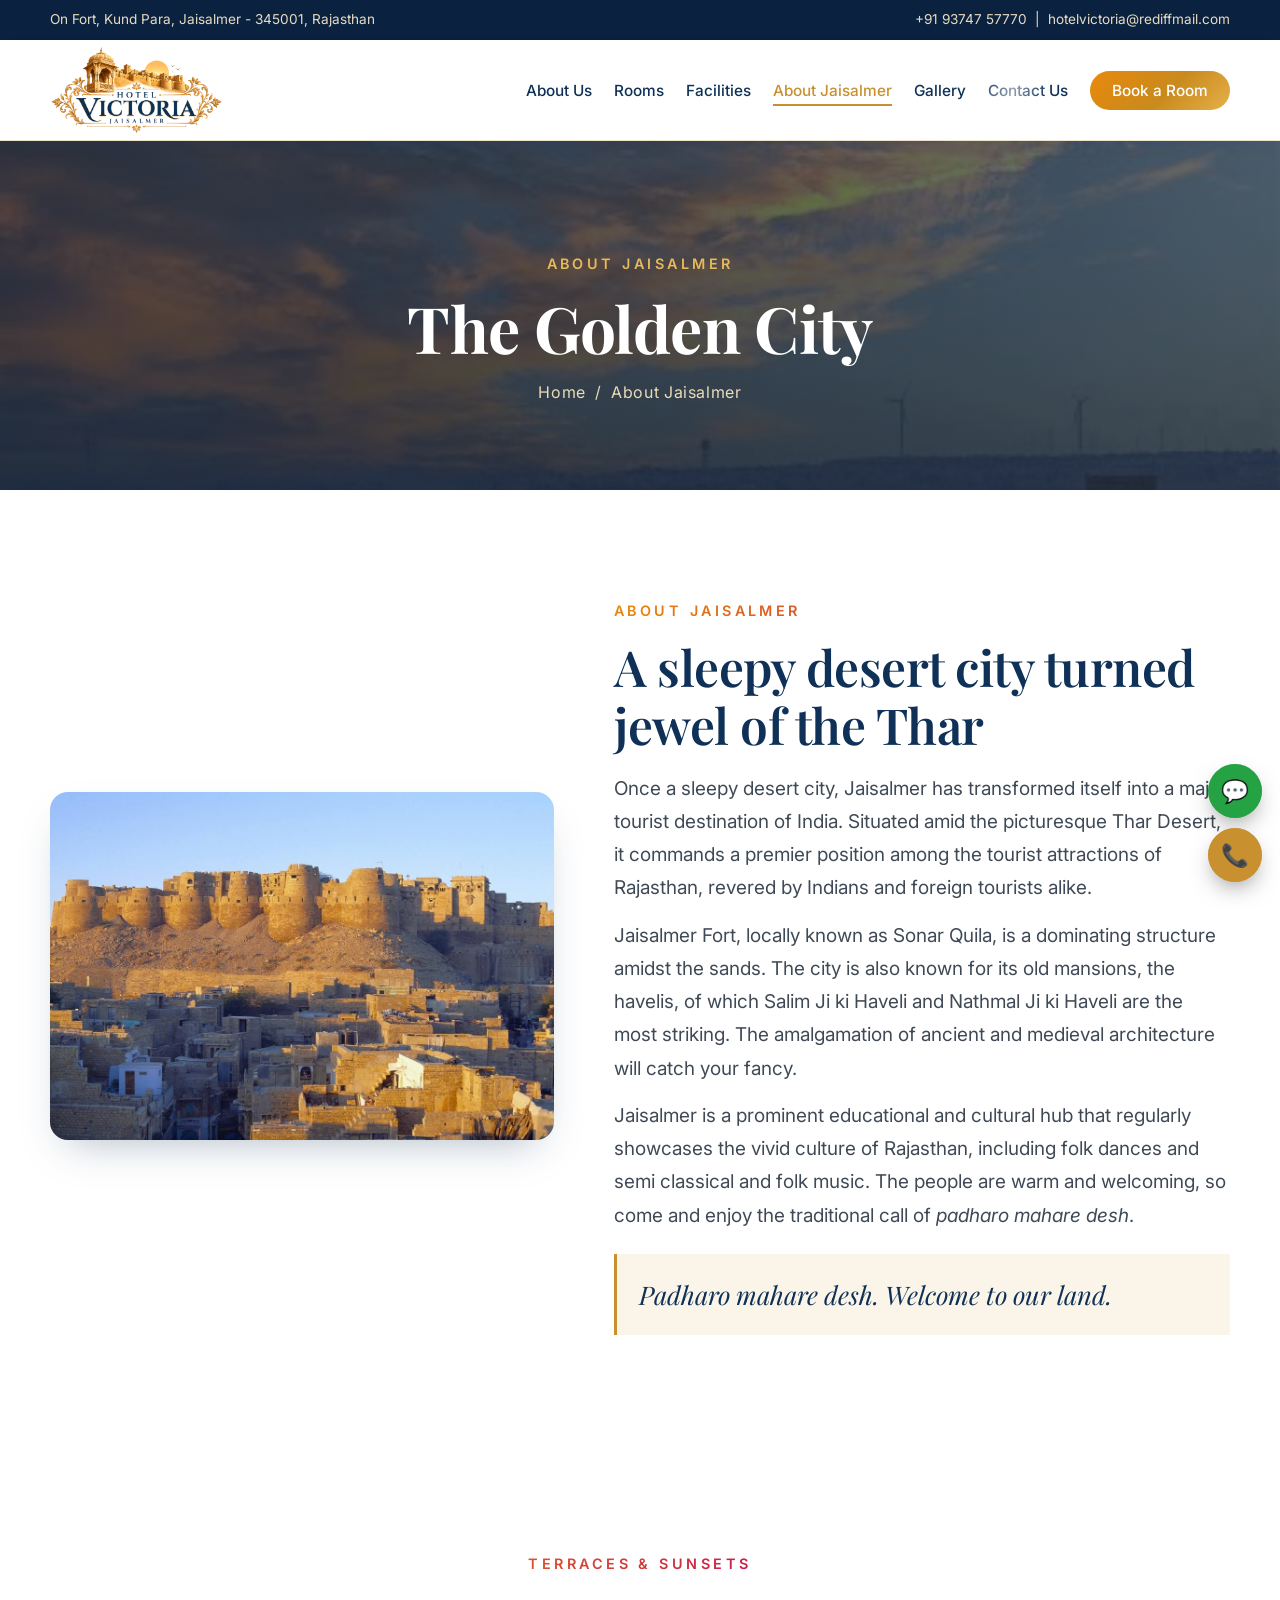
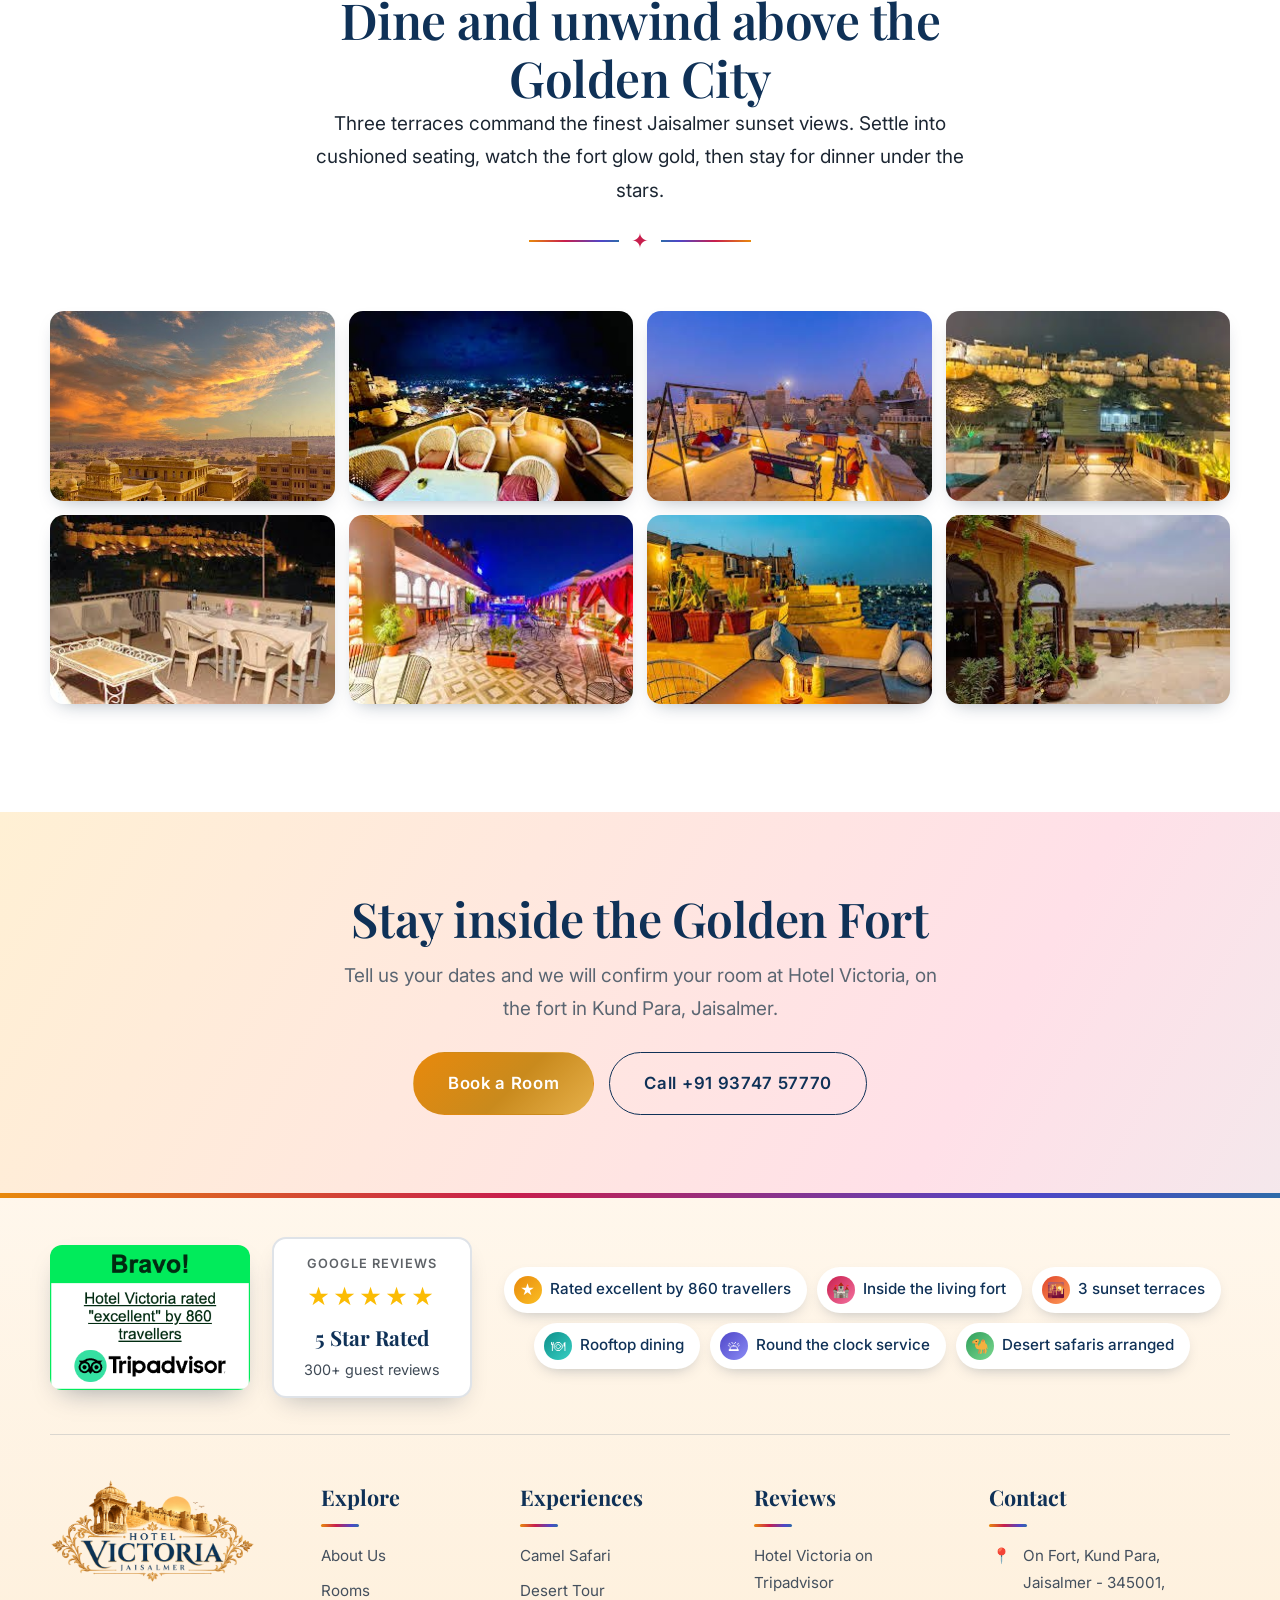
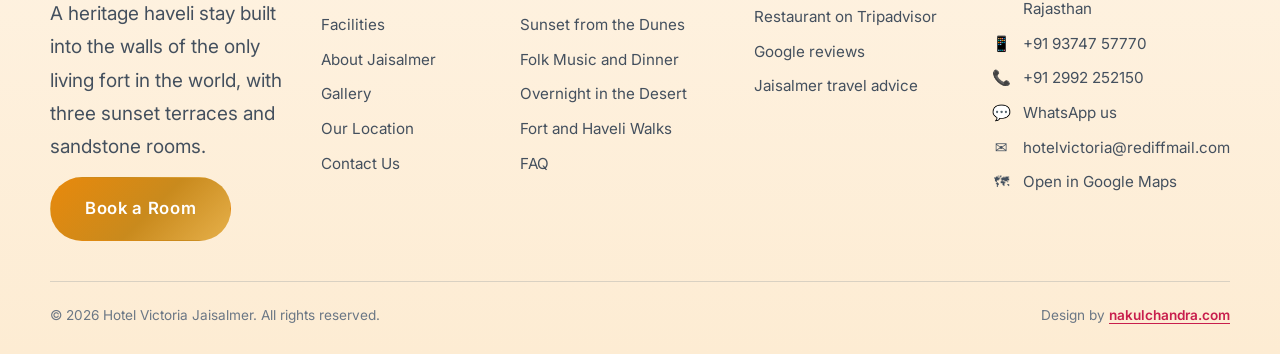
==== commit d5461b42: "Rename Contact & Enquiry to Contact Us Co-Authored-By: Claude Sonnet 5.5 <noreply@anthropic.com> Cla" ====
--- a/about-jaisalmer.html
+++ b/about-jaisalmer.html
@@ -24,7 +24,7 @@
     <a class="brand" href="index.html" aria-label="Hotel Victoria Jaisalmer home"><img src="assets/images/logo.png" alt="Hotel Victoria Jaisalmer logo"></a>
     <button class="burger" aria-label="Toggle menu" aria-expanded="false"><span></span><span></span><span></span></button>
     <nav class="main" id="nav">
-      <ul><li><a href="about-us.html">About Us</a></li><li><a href="rooms.html">Rooms</a></li><li><a href="facilities.html">Facilities</a></li><li><a href="about-jaisalmer.html" class="active" aria-current="page">About Jaisalmer</a></li><li><a href="gallery.html">Gallery</a></li><li><a href="contact-us.html">Contact & Enquiry</a></li><li><a class="nav-cta" href="https://hotels.eglobe-solutions.com/hotelvictoriajaisalmer/booking/hotels/hotel-victoria-jaisalmer-jaisalmer?checkIn=26-OCT-2026&nights=1#bookingsteps" target="_blank" rel="noopener">Book a Room</a></li></ul>
+      <ul><li><a href="about-us.html">About Us</a></li><li><a href="rooms.html">Rooms</a></li><li><a href="facilities.html">Facilities</a></li><li><a href="about-jaisalmer.html" class="active" aria-current="page">About Jaisalmer</a></li><li><a href="gallery.html">Gallery</a></li><li><a href="contact-us.html">Contact Us</a></li><li><a class="nav-cta" href="https://hotels.eglobe-solutions.com/hotelvictoriajaisalmer/booking/hotels/hotel-victoria-jaisalmer-jaisalmer?checkIn=26-OCT-2026&nights=1#bookingsteps" target="_blank" rel="noopener">Book a Room</a></li></ul>
     </nav>
   </div>
 </header>
@@ -103,7 +103,7 @@
       <div>
         <h4>Explore</h4>
         <ul>
-          <li><a href="about-us.html">About Us</a></li><li><a href="rooms.html">Rooms</a></li><li><a href="facilities.html">Facilities</a></li><li><a href="about-jaisalmer.html">About Jaisalmer</a></li><li><a href="gallery.html">Gallery</a></li><li><a href="our-location.html">Our Location</a></li><li><a href="contact-us.html">Contact &amp; Enquiry</a></li>
+          <li><a href="about-us.html">About Us</a></li><li><a href="rooms.html">Rooms</a></li><li><a href="facilities.html">Facilities</a></li><li><a href="about-jaisalmer.html">About Jaisalmer</a></li><li><a href="gallery.html">Gallery</a></li><li><a href="our-location.html">Our Location</a></li><li><a href="contact-us.html">Contact Us</a></li>
         </ul>
       </div>
       <div>
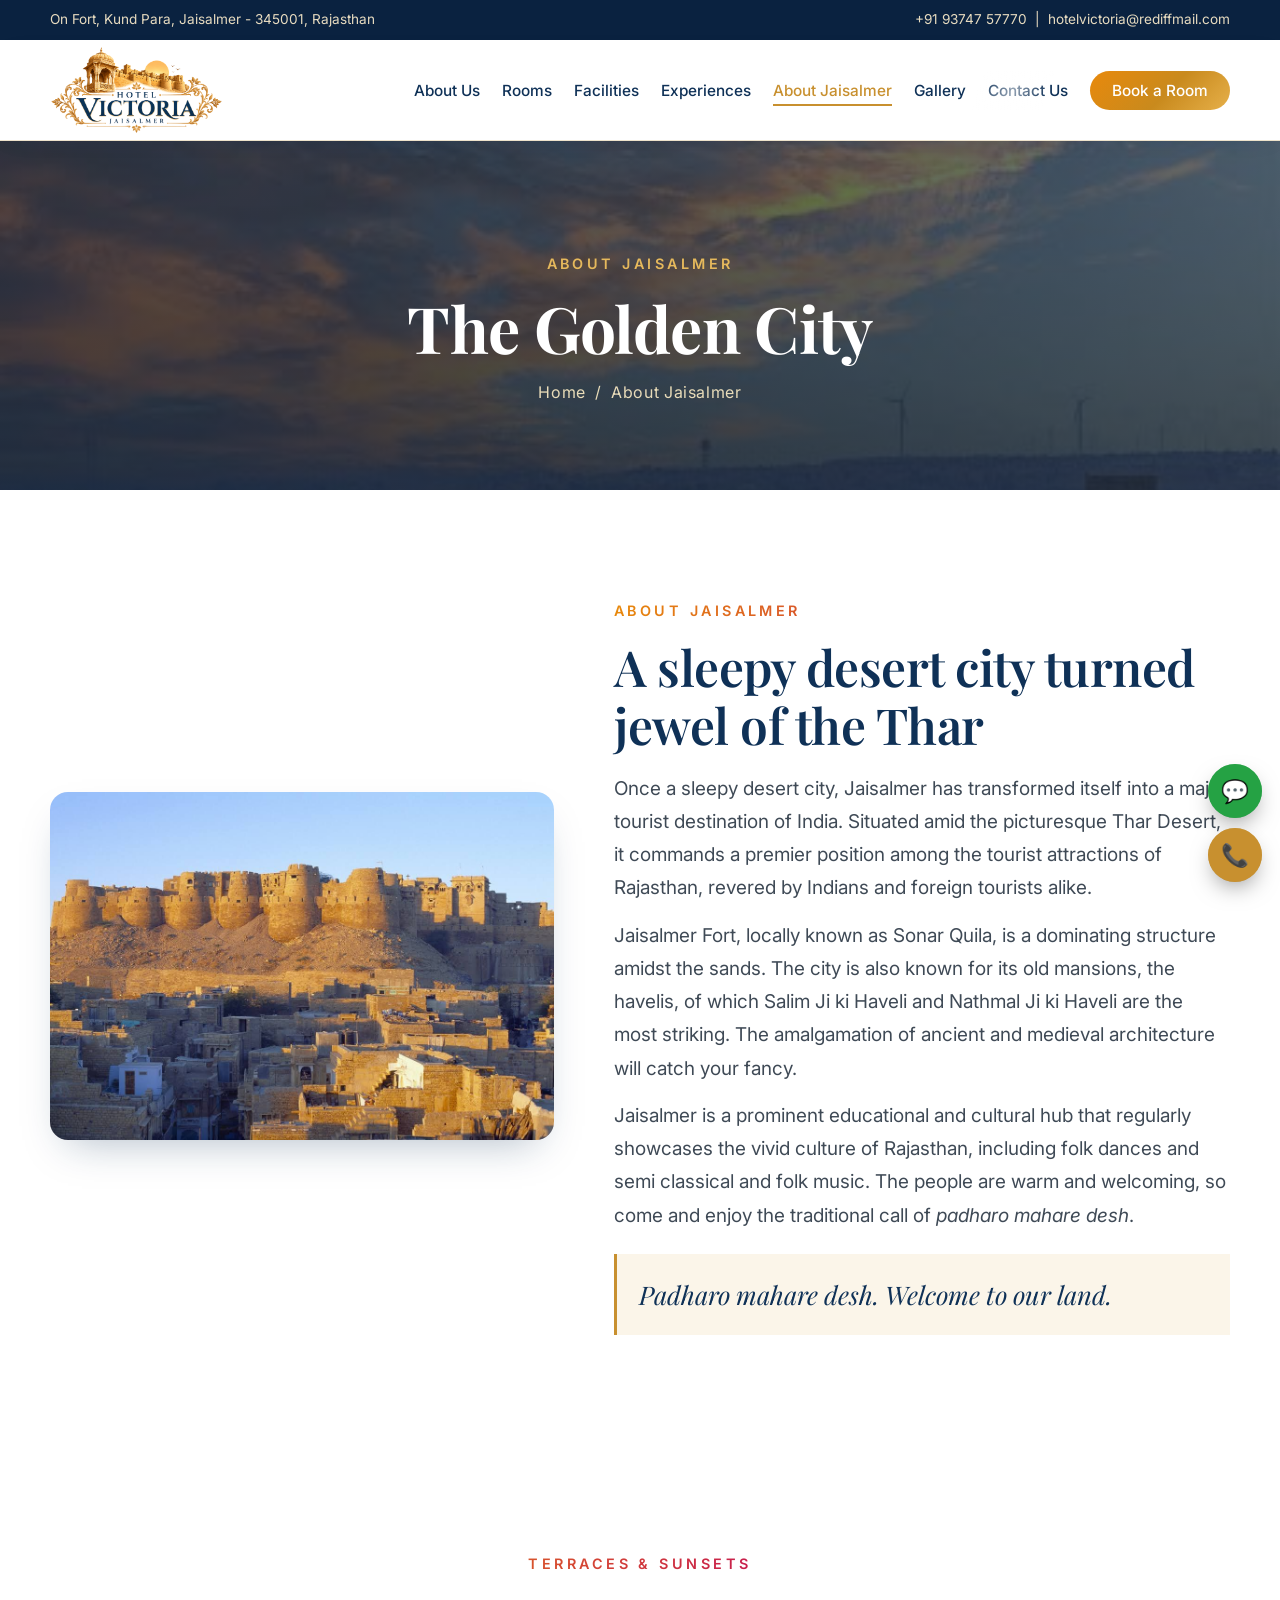
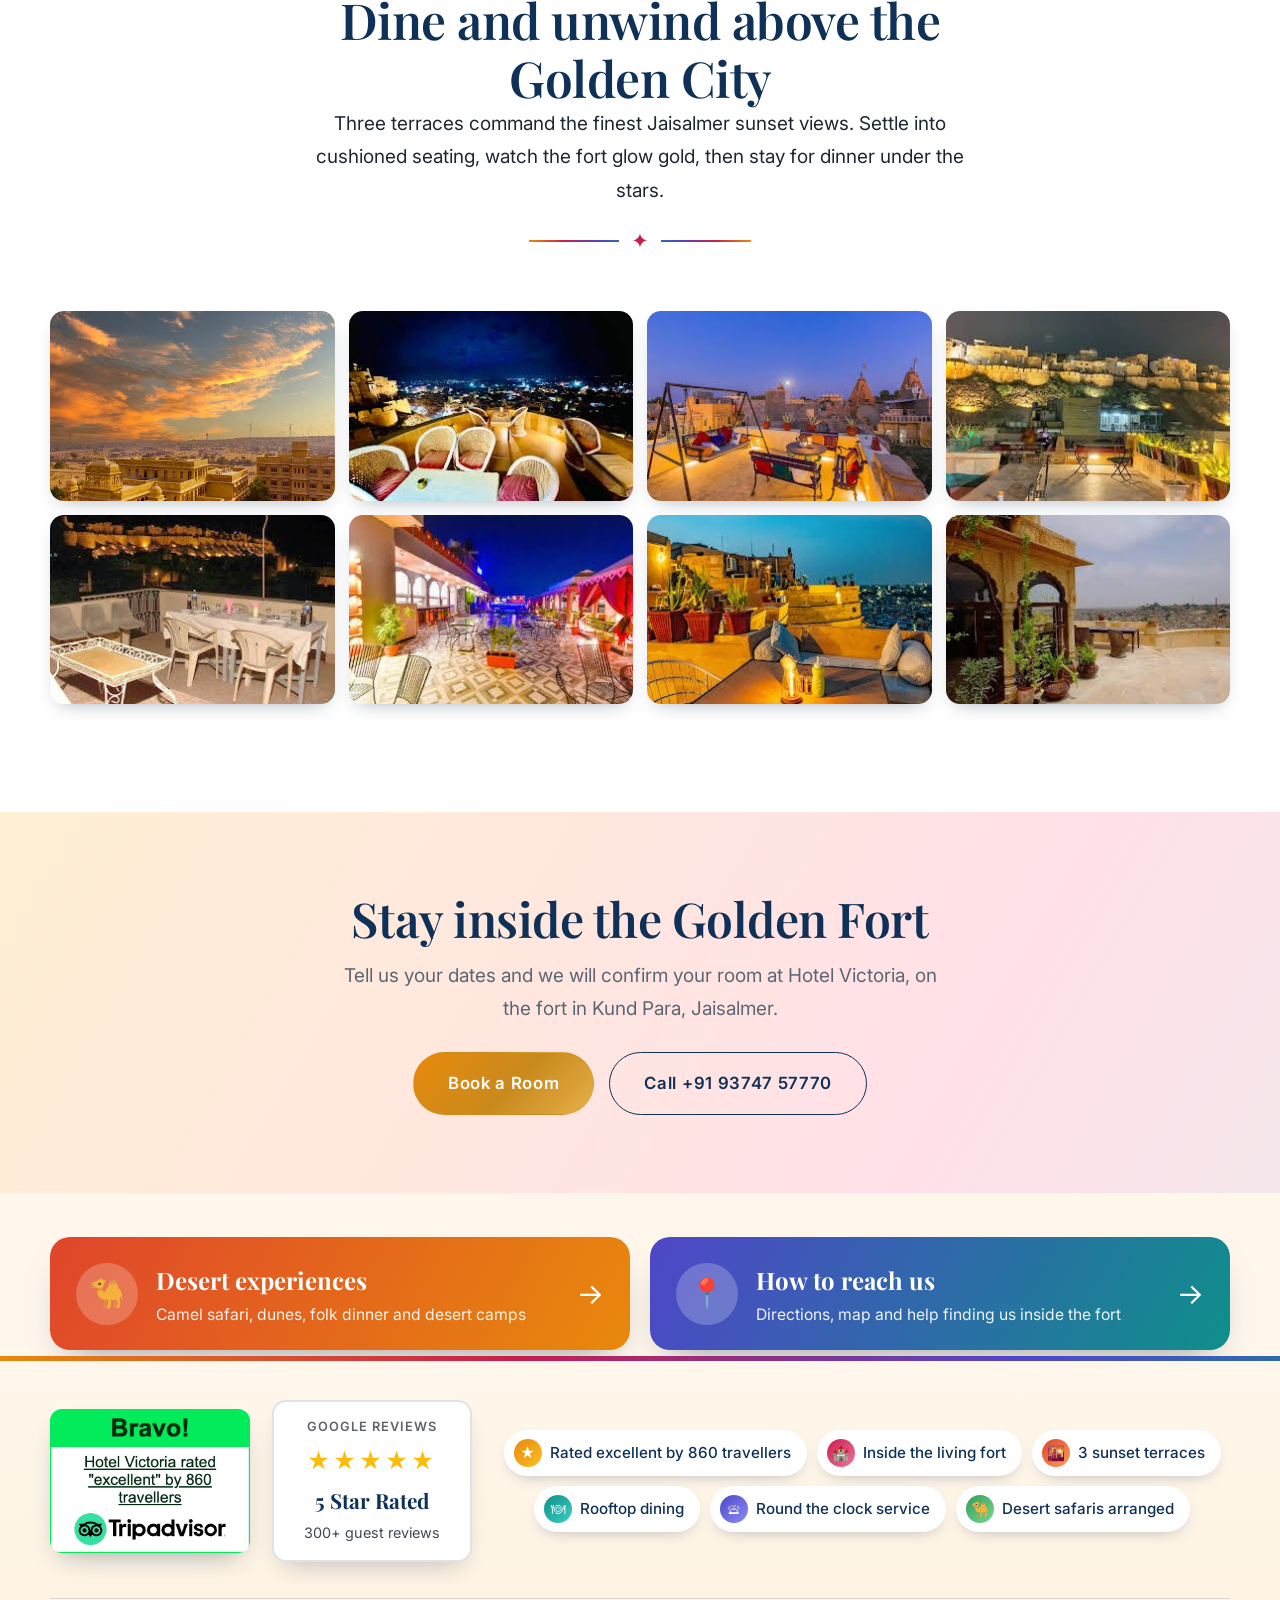
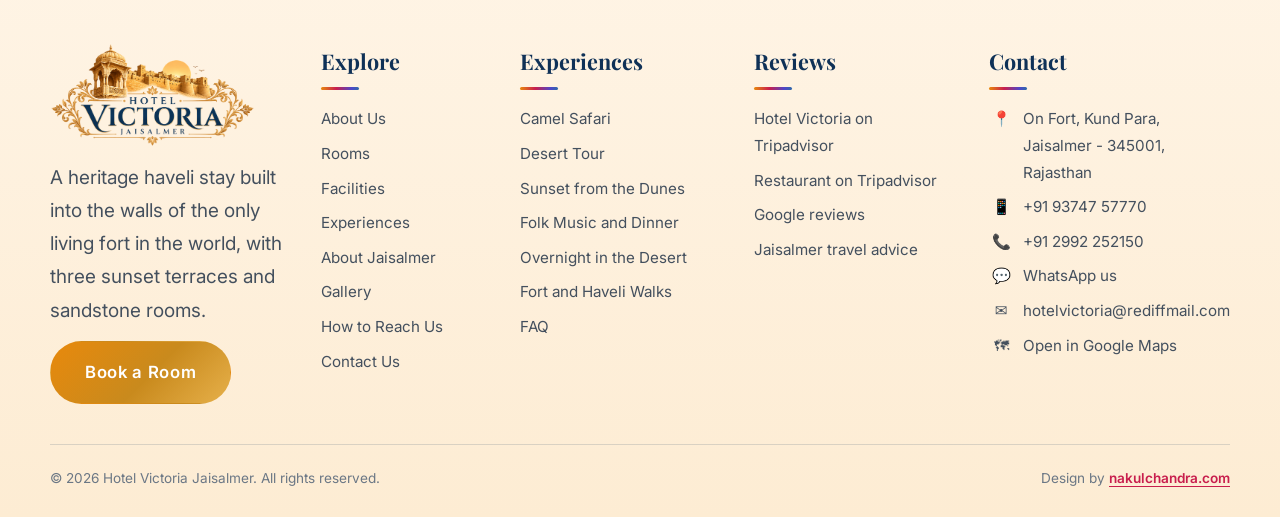
==== commit 3d7ec722: "Add Experiences and How to Reach pages, quick-links CTA band, SEO titles/descriptions, robots.txt, s" ====
--- a/about-jaisalmer.html
+++ b/about-jaisalmer.html
@@ -3,8 +3,17 @@
 <head>
 <meta charset="UTF-8">
 <meta name="viewport" content="width=device-width, initial-scale=1">
-<title>About Jaisalmer | Hotel Victoria Jaisalmer</title>
-<meta name="description" content="About Jaisalmer, the Golden City of Rajasthan: the fort, the havelis and the Thar Desert.">
+<title>Jaisalmer Travel Guide | Fort, Havelis &amp; Thar Desert</title>
+<meta name="description" content="Plan your Jaisalmer trip: Jaisalmer Fort, Salim Ji ki Haveli, Nathmal Ji ki Haveli and the Thar Desert, with a heritage hotel inside the fort.">
+<meta name="keywords" content="hotel in Jaisalmer fort, hotels inside Jaisalmer fort, heritage hotel Jaisalmer, haveli stay Jaisalmer, budget hotel Jaisalmer fort, best hotel in Jaisalmer, hotel with rooftop restaurant Jaisalmer, sunset view hotel Jaisalmer, Hotel Victoria Jaisalmer, Jaisalmer fort stay, Kund Para Jaisalmer hotel, camel safari Jaisalmer, desert camp Jaisalmer, hotels near Jaisalmer fort, Jaisalmer fort hotel booking">
+<meta name="robots" content="index, follow, max-image-preview:large">
+<link rel="canonical" href="https://hotelvictoriajaisalmer.com/about-jaisalmer.html">
+<meta name="geo.region" content="IN-RJ"><meta name="geo.placename" content="Jaisalmer">
+<meta property="og:type" content="website"><meta property="og:site_name" content="Hotel Victoria Jaisalmer"><meta property="og:locale" content="en_IN">
+<meta property="og:title" content="Jaisalmer Travel Guide | Fort, Havelis &amp; Thar Desert"><meta property="og:description" content="Plan your Jaisalmer trip: Jaisalmer Fort, Salim Ji ki Haveli, Nathmal Ji ki Haveli and the Thar Desert, with a heritage hotel inside the fort.">
+<meta property="og:url" content="https://hotelvictoriajaisalmer.com/about-jaisalmer.html"><meta property="og:image" content="https://hotelvictoriajaisalmer.com/assets/images/fort-aerial-view.jpg">
+<meta name="twitter:card" content="summary_large_image"><meta name="twitter:title" content="Jaisalmer Travel Guide | Fort, Havelis &amp; Thar Desert"><meta name="twitter:description" content="Plan your Jaisalmer trip: Jaisalmer Fort, Salim Ji ki Haveli, Nathmal Ji ki Haveli and the Thar Desert, with a heritage hotel inside the fort."><meta name="twitter:image" content="https://hotelvictoriajaisalmer.com/assets/images/fort-aerial-view.jpg">
+<script type="application/ld+json">{"@context": "https://schema.org", "@type": "BreadcrumbList", "itemListElement": [{"@type": "ListItem", "position": 1, "name": "Home", "item": "https://hotelvictoriajaisalmer.com/"}, {"@type": "ListItem", "position": 2, "name": "About Jaisalmer", "item": "https://hotelvictoriajaisalmer.com/about-jaisalmer.html"}]}</script>
 <link rel="icon" href="assets/images/logo.png">
 <link rel="preconnect" href="https://fonts.googleapis.com">
 <link rel="preconnect" href="https://fonts.gstatic.com" crossorigin>
@@ -24,7 +33,7 @@
     <a class="brand" href="index.html" aria-label="Hotel Victoria Jaisalmer home"><img src="assets/images/logo.png" alt="Hotel Victoria Jaisalmer logo"></a>
     <button class="burger" aria-label="Toggle menu" aria-expanded="false"><span></span><span></span><span></span></button>
     <nav class="main" id="nav">
-      <ul><li><a href="about-us.html">About Us</a></li><li><a href="rooms.html">Rooms</a></li><li><a href="facilities.html">Facilities</a></li><li><a href="about-jaisalmer.html" class="active" aria-current="page">About Jaisalmer</a></li><li><a href="gallery.html">Gallery</a></li><li><a href="contact-us.html">Contact Us</a></li><li><a class="nav-cta" href="https://hotels.eglobe-solutions.com/hotelvictoriajaisalmer/booking/hotels/hotel-victoria-jaisalmer-jaisalmer?checkIn=26-OCT-2026&nights=1#bookingsteps" target="_blank" rel="noopener">Book a Room</a></li></ul>
+      <ul><li><a href="about-us.html">About Us</a></li><li><a href="rooms.html">Rooms</a></li><li><a href="facilities.html">Facilities</a></li><li><a href="experiences.html">Experiences</a></li><li><a href="about-jaisalmer.html" class="active" aria-current="page">About Jaisalmer</a></li><li><a href="gallery.html">Gallery</a></li><li><a href="contact-us.html">Contact Us</a></li><li><a class="nav-cta" href="https://hotels.eglobe-solutions.com/hotelvictoriajaisalmer/booking/hotels/hotel-victoria-jaisalmer-jaisalmer?checkIn=26-OCT-2026&nights=1#bookingsteps" target="_blank" rel="noopener">Book a Room</a></li></ul>
     </nav>
   </div>
 </header>
@@ -80,6 +89,10 @@
 </section>
 </main>
 
+<section class="qlinks"><div class="wrap qlinks-grid">
+  <a class="ql ql1" href="experiences.html"><i>&#128042;</i><span><b>Desert experiences</b><small>Camel safari, dunes, folk dinner and desert camps</small></span><em>&rarr;</em></a>
+  <a class="ql ql2" href="how-to-reach.html"><i>&#128205;</i><span><b>How to reach us</b><small>Directions, map and help finding us inside the fort</small></span><em>&rarr;</em></a>
+</div></section>
 <footer>
   <div class="wrap">
     <div class="fbadges">
@@ -103,13 +116,13 @@
       <div>
         <h4>Explore</h4>
         <ul>
-          <li><a href="about-us.html">About Us</a></li><li><a href="rooms.html">Rooms</a></li><li><a href="facilities.html">Facilities</a></li><li><a href="about-jaisalmer.html">About Jaisalmer</a></li><li><a href="gallery.html">Gallery</a></li><li><a href="our-location.html">Our Location</a></li><li><a href="contact-us.html">Contact Us</a></li>
+          <li><a href="about-us.html">About Us</a></li><li><a href="rooms.html">Rooms</a></li><li><a href="facilities.html">Facilities</a></li><li><a href="experiences.html">Experiences</a></li><li><a href="about-jaisalmer.html">About Jaisalmer</a></li><li><a href="gallery.html">Gallery</a></li><li><a href="how-to-reach.html">How to Reach Us</a></li><li><a href="contact-us.html">Contact Us</a></li>
         </ul>
       </div>
       <div>
         <h4>Experiences</h4>
         <ul>
-          <li><a href="index.html#experiences">Camel Safari</a></li><li><a href="index.html#experiences">Desert Tour</a></li><li><a href="index.html#experiences">Sunset from the Dunes</a></li><li><a href="index.html#experiences">Folk Music and Dinner</a></li><li><a href="index.html#experiences">Overnight in the Desert</a></li><li><a href="index.html#experiences">Fort and Haveli Walks</a></li><li><a href="index.html#faq">FAQ</a></li>
+          <li><a href="experiences.html">Camel Safari</a></li><li><a href="experiences.html">Desert Tour</a></li><li><a href="experiences.html">Sunset from the Dunes</a></li><li><a href="experiences.html">Folk Music and Dinner</a></li><li><a href="experiences.html">Overnight in the Desert</a></li><li><a href="experiences.html">Fort and Haveli Walks</a></li><li><a href="index.html#faq">FAQ</a></li>
         </ul>
       </div>
       <div>
--- a/style.css
+++ b/style.css
@@ -51,8 +51,8 @@
 
 /* hero */
 .hero{position:relative;min-height:88vh;display:grid;place-items:center;text-align:center;color:#fff;background:linear-gradient(180deg,rgba(10,34,64,.55),rgba(10,34,64,.72)),url('assets/images/fort-golden-hour.jpg') center/cover;padding:80px 0}
-.hero h1{color:#fff;font-size:clamp(2.8rem,7vw,5.4rem);margin-bottom:18px}
-.hero h1 em{font-style:italic;color:var(--gold-soft)}
+.hero h1,.hero h2.h1{color:#fff;font-size:clamp(2.8rem,7vw,5.4rem);margin-bottom:18px}
+.hero h1 em,.hero h2.h1 em{font-style:italic;color:var(--gold-soft)}
 .hero p.lead{max-width:680px;margin:0 auto 34px;font-size:1.15rem;color:#f4ead2;font-weight:300}
 .hero .eyebrow{color:var(--gold-soft)}
 .hero-btns{display:flex;gap:14px;justify-content:center;flex-wrap:wrap}
@@ -244,7 +244,7 @@
 .brand img{height:88px;width:auto}
 .section{padding:108px 0}
 .hero{min-height:92vh;padding:110px 0 130px}
-.hero h1{text-shadow:0 4px 30px rgba(0,0,0,.35)}
+.hero h1,.hero h2.h1{text-shadow:0 4px 30px rgba(0,0,0,.35)}
 .hero-badges{display:flex;gap:12px 28px;justify-content:center;flex-wrap:wrap;margin-top:34px;font-size:.92rem;color:#f4ead2;letter-spacing:.04em}
 .hero-badges span{display:inline-flex;align-items:center;gap:8px}
 .hero-badges span:before{content:"✦";color:var(--gold-soft)}
@@ -275,7 +275,7 @@
 .hero-copy{min-height:250px;display:grid;place-items:center}
 .hero-copy .c{grid-area:1/1;opacity:0;transition:opacity .9s;pointer-events:none}
 .hero-copy .c.on{opacity:1;pointer-events:auto}
-.hero-copy h1{margin-bottom:14px}
+.hero-copy h1,.hero-copy h2.h1{margin-bottom:14px}
 .trust{background:#fff;border-bottom:1px solid #eadfc6;padding:84px 0 36px;margin-top:-52px}
 .trust-grid{display:grid;grid-template-columns:repeat(4,1fr);gap:18px}
 .trust-item{display:flex;align-items:center;gap:14px;justify-content:center;text-align:left;font-weight:500;color:var(--navy);font-size:.95rem}
@@ -331,8 +331,8 @@
 .eyebrow{font-size:.9rem;letter-spacing:.24em;font-weight:600}
 nav.main a{font-size:1.02rem;font-weight:500}
 .btn{font-size:1.05rem;padding:16px 34px;font-weight:600}
-.hero h1{font-size:clamp(3rem,7vw,5.6rem);font-weight:700;line-height:1.08}
-.hero h1 em{font-weight:600}
+.hero h1,.hero h2.h1{font-size:clamp(3rem,7vw,5.6rem);font-weight:700;line-height:1.08}
+.hero h1 em,.hero h2.h1 em{font-weight:600}
 .hero p.lead{max-width:760px;font-size:clamp(1.2rem,1.9vw,1.45rem);font-weight:400;color:#fff;line-height:1.65;text-shadow:0 2px 18px rgba(0,0,0,.55)}
 .hero .eyebrow{font-size:1rem;color:var(--gold-soft);text-shadow:0 2px 12px rgba(0,0,0,.6)}
 .hero-slide{background:linear-gradient(180deg,rgba(10,34,64,.45),rgba(10,34,64,.72)),var(--s) center/cover}
@@ -539,6 +539,78 @@
 .map-sec{background:#fff7ec}
 .map-sec .map{margin-top:0}
 .map-sec .reveal>p{text-align:center}
+
+/* ---- What you get ---- */
+.wyg{background:linear-gradient(180deg,#fff,#fff7ec)}
+.wy-grid{display:grid;grid-template-columns:repeat(3,1fr);gap:24px}
+.wy{position:relative;background:#fff;border:1px solid #eadfc6;border-radius:20px;padding:30px 28px;overflow:hidden;transition:transform .45s cubic-bezier(.2,.8,.2,1),box-shadow .45s}
+.wy:before{content:"";position:absolute;left:0;top:0;right:0;height:5px;background:linear-gradient(90deg,var(--c),transparent);transform-origin:left;transform:scaleX(.3);transition:transform .5s}
+.wy:hover{transform:translateY(-8px);box-shadow:0 26px 46px -24px var(--c)}
+.wy:hover:before{transform:scaleX(1)}
+.wy-h{display:flex;align-items:center;gap:14px;margin-bottom:16px}
+.wy-h i{flex:none;width:56px;height:56px;border-radius:16px;display:grid;place-items:center;font-style:normal;font-size:1.6rem;background:linear-gradient(135deg,var(--c),color-mix(in srgb,var(--c) 55%,#fff));box-shadow:0 12px 22px -10px var(--c);transition:transform .5s cubic-bezier(.3,1.6,.5,1)}
+.wy:hover .wy-h i{transform:rotate(-10deg) scale(1.12)}
+.wy-h h3{font-size:1.5rem;color:var(--navy)}
+.wy ul{list-style:none;display:grid;gap:10px}
+.wy li{position:relative;padding-left:30px;font-size:1.02rem;color:#3f4a56;line-height:1.5}
+.wy li:before{content:"✓";position:absolute;left:0;top:1px;width:21px;height:21px;border-radius:50%;background:color-mix(in srgb,var(--c) 15%,#fff);color:var(--c);font-weight:700;font-size:.8rem;display:grid;place-items:center}
+.wy-grid .reveal:nth-child(3n+2){transition-delay:.12s}.wy-grid .reveal:nth-child(3n+3){transition-delay:.24s}
+.wy-grid .wy.reveal{transform:translateY(40px)}.wy-grid .wy.reveal.in{transform:none}
+@media (max-width:980px){.wy-grid{grid-template-columns:1fr 1fr}}
+@media (max-width:620px){.wy-grid{grid-template-columns:1fr}}
+
+/* ---- Experiences page ---- */
+.ex-grid{display:grid;grid-template-columns:repeat(3,1fr);gap:26px}
+.ex{position:relative;overflow:hidden;background:#fff;border:1px solid #eadfc6;border-radius:22px;padding:30px 28px;display:flex;flex-direction:column;gap:12px;transition:transform .45s cubic-bezier(.2,.8,.2,1),box-shadow .45s}
+.ex:after{content:"";position:absolute;right:-70px;top:-70px;width:200px;height:200px;border-radius:50%;background:radial-gradient(closest-side,var(--c),transparent);opacity:.12;transition:opacity .4s,transform .6s}
+.ex:hover{transform:translateY(-10px);box-shadow:0 30px 50px -24px var(--c)}
+.ex:hover:after{opacity:.28;transform:scale(1.4)}
+.ex>*{position:relative;z-index:1}
+.ex-top{display:flex;align-items:center;justify-content:space-between}
+.ex-top i{width:72px;height:72px;border-radius:50%;display:grid;place-items:center;font-style:normal;font-size:2rem;background:linear-gradient(135deg,var(--c),color-mix(in srgb,var(--c) 50%,#fff));box-shadow:0 14px 26px -10px var(--c);animation:xpBob 5s ease-in-out infinite;transition:transform .5s cubic-bezier(.3,1.6,.5,1)}
+.ex:hover .ex-top i{transform:scale(1.14) rotate(-8deg);animation-play-state:paused}
+.ex-tag{padding:5px 14px;border-radius:999px;background:var(--c);color:#fff;font-size:.78rem;font-weight:600;letter-spacing:.14em;text-transform:uppercase}
+.ex h3{font-size:1.65rem;color:var(--navy)}.ex p{color:#3f4a56;font-size:1.04rem;flex:1}
+.ex-btns .btn{padding:12px 26px;font-size:1rem}
+.ex-grid .reveal:nth-child(3n+2){transition-delay:.12s}.ex-grid .reveal:nth-child(3n+3){transition-delay:.24s}
+.ex-grid .ex.reveal{transform:translateY(40px)}.ex-grid .ex.reveal.in{transform:none}
+.ex-plan{background:linear-gradient(180deg,#fff7ec,#fff)}
+.plan{list-style:none;display:grid;grid-template-columns:repeat(4,1fr);gap:18px;counter-reset:p;position:relative}
+.plan li{position:relative;background:#fff;border:1px solid #eadfc6;border-top:5px solid var(--c);border-radius:16px;padding:22px 20px;display:grid;gap:6px;transition:transform .4s,box-shadow .4s}
+.plan li:hover{transform:translateY(-6px);box-shadow:0 20px 36px -22px var(--c)}
+.plan b{font-family:'Playfair Display',serif;font-size:1.5rem;color:var(--c)}.plan span{color:#3f4a56;font-size:1.02rem}
+/* ---- How to reach page ---- */
+.reach-top{display:grid;grid-template-columns:1fr 1.3fr;gap:28px;align-items:stretch}
+.reach-card{background:#fff;border:1px solid #eadfc6;border-radius:22px;padding:34px 30px;border-top:5px solid var(--saffron);box-shadow:0 22px 44px -28px rgba(10,34,64,.4)}
+.reach-card h3{font-size:1.7rem;margin-bottom:12px}.reach-card p{font-size:1.1rem;color:#3f4a56;margin-bottom:20px}
+.reach-btns{display:grid;gap:12px}.reach-btns .btn{justify-content:center}
+.reach-top .map{margin:0;border-radius:22px;overflow:hidden;box-shadow:0 22px 44px -28px rgba(10,34,64,.4)}
+.reach-top .map iframe{width:100%;height:100%;min-height:440px;border:0}
+.reach-ways{background:linear-gradient(180deg,#fff,#f4fbfa)}
+.way-grid{display:grid;grid-template-columns:repeat(3,1fr);gap:24px}
+.way{background:#fff;border:1px solid #eadfc6;border-radius:20px;padding:30px 26px;text-align:center;transition:transform .45s,box-shadow .45s}
+.way:hover{transform:translateY(-8px);box-shadow:0 26px 44px -24px var(--c)}
+.way i{width:70px;height:70px;border-radius:20px;display:grid;place-items:center;margin:0 auto 16px;font-style:normal;font-size:2rem;background:linear-gradient(135deg,var(--c),color-mix(in srgb,var(--c) 50%,#fff));box-shadow:0 14px 24px -10px var(--c)}
+.way h3{font-size:1.5rem;margin-bottom:8px}.way p{color:#3f4a56;font-size:1.04rem}
+.steps3{list-style:none;display:grid;grid-template-columns:repeat(3,1fr);gap:24px}
+.steps3 li{position:relative;background:#fff;border:1px solid #eadfc6;border-radius:20px;padding:34px 26px 26px;transition:transform .45s,box-shadow .45s}
+.steps3 li:hover{transform:translateY(-8px);box-shadow:0 26px 44px -24px var(--c)}
+.steps3 b{position:absolute;left:24px;top:-22px;width:46px;height:46px;border-radius:50%;display:grid;place-items:center;color:#fff;font-size:1.3rem;background:linear-gradient(135deg,var(--c),color-mix(in srgb,var(--c) 55%,#fff));box-shadow:0 10px 20px -8px var(--c)}
+.steps3 h3{font-size:1.45rem;margin:6px 0 6px}.steps3 p{color:#3f4a56;font-size:1.04rem}
+/* ---- quick links band above footer ---- */
+.qlinks{padding:0;background:#fff7ec}
+.qlinks-grid{display:grid;grid-template-columns:1fr 1fr;gap:20px;padding-top:44px;padding-bottom:6px}
+.ql{display:flex;align-items:center;gap:18px;padding:22px 26px;border-radius:20px;color:#fff;text-decoration:none;position:relative;overflow:hidden;transition:transform .4s,box-shadow .4s;box-shadow:0 18px 36px -20px rgba(10,34,64,.5)}
+.ql1{background:linear-gradient(120deg,#e0452b,#e8890c)}.ql2{background:linear-gradient(120deg,#4f46c8,#0e8f8a)}
+.ql:hover{transform:translateY(-6px);box-shadow:0 28px 46px -20px rgba(10,34,64,.6)}
+.ql:before{content:"";position:absolute;top:0;left:-70%;width:45%;height:100%;background:linear-gradient(100deg,transparent,rgba(255,255,255,.35),transparent);transform:skewX(-20deg);transition:left .8s}
+.ql:hover:before{left:130%}
+.ql i{flex:none;width:62px;height:62px;border-radius:50%;display:grid;place-items:center;background:rgba(255,255,255,.22);font-style:normal;font-size:1.8rem}
+.ql span{flex:1}.ql b{display:block;font-family:'Playfair Display',serif;font-size:1.5rem}.ql small{display:block;font-size:.98rem;opacity:.92}
+.ql em{font-style:normal;font-size:1.8rem;transition:transform .3s}.ql:hover em{transform:translateX(8px)}
+@media (max-width:980px){.ex-grid,.way-grid,.steps3{grid-template-columns:1fr 1fr}.plan{grid-template-columns:1fr 1fr}.reach-top{grid-template-columns:1fr}}
+@media (max-width:620px){.ex-grid,.way-grid,.steps3,.plan,.qlinks-grid{grid-template-columns:1fr}.ql{padding:18px}}
+.sr-only{position:absolute;width:1px;height:1px;padding:0;margin:-1px;overflow:hidden;clip:rect(0,0,0,0);white-space:nowrap;border:0}
 @media (max-width:620px){body{font-size:18px}.hero p.lead{font-size:1.15rem}}
 
 /* ---- floating Google review pop-up ---- */
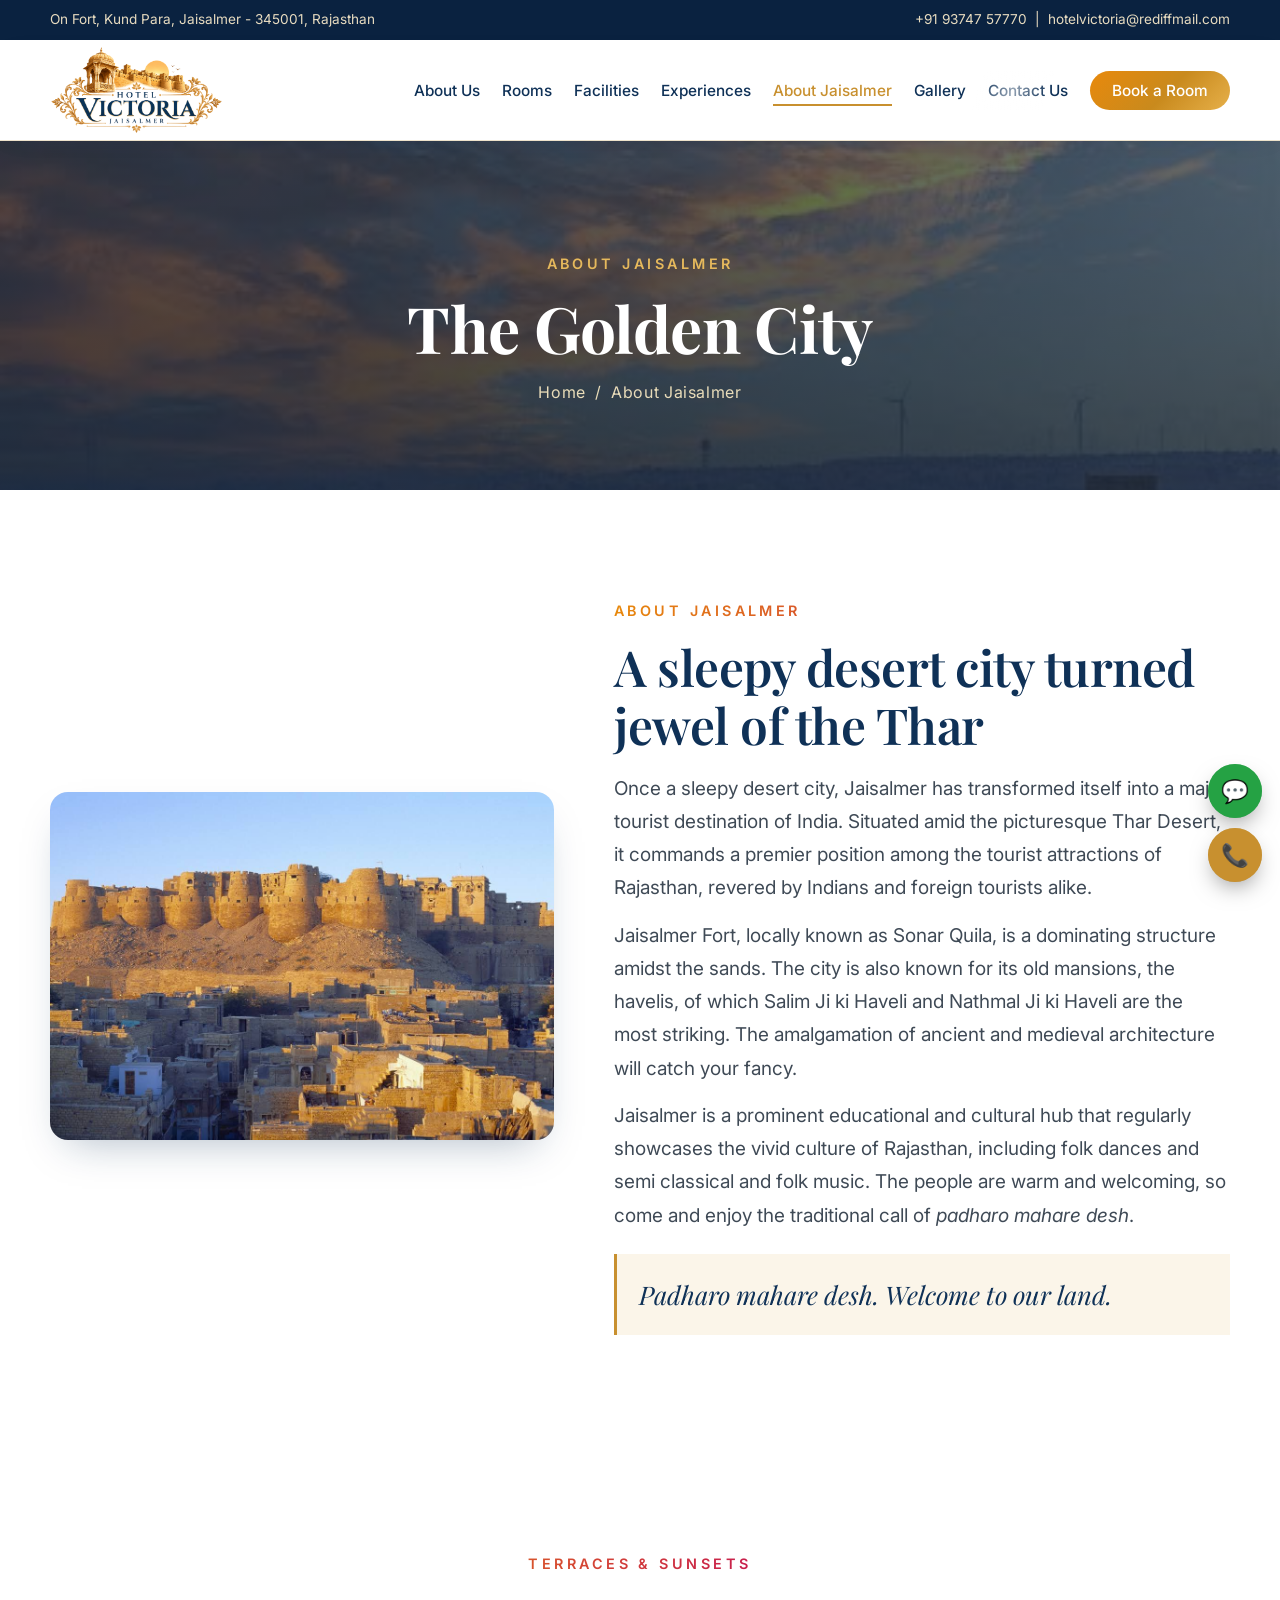
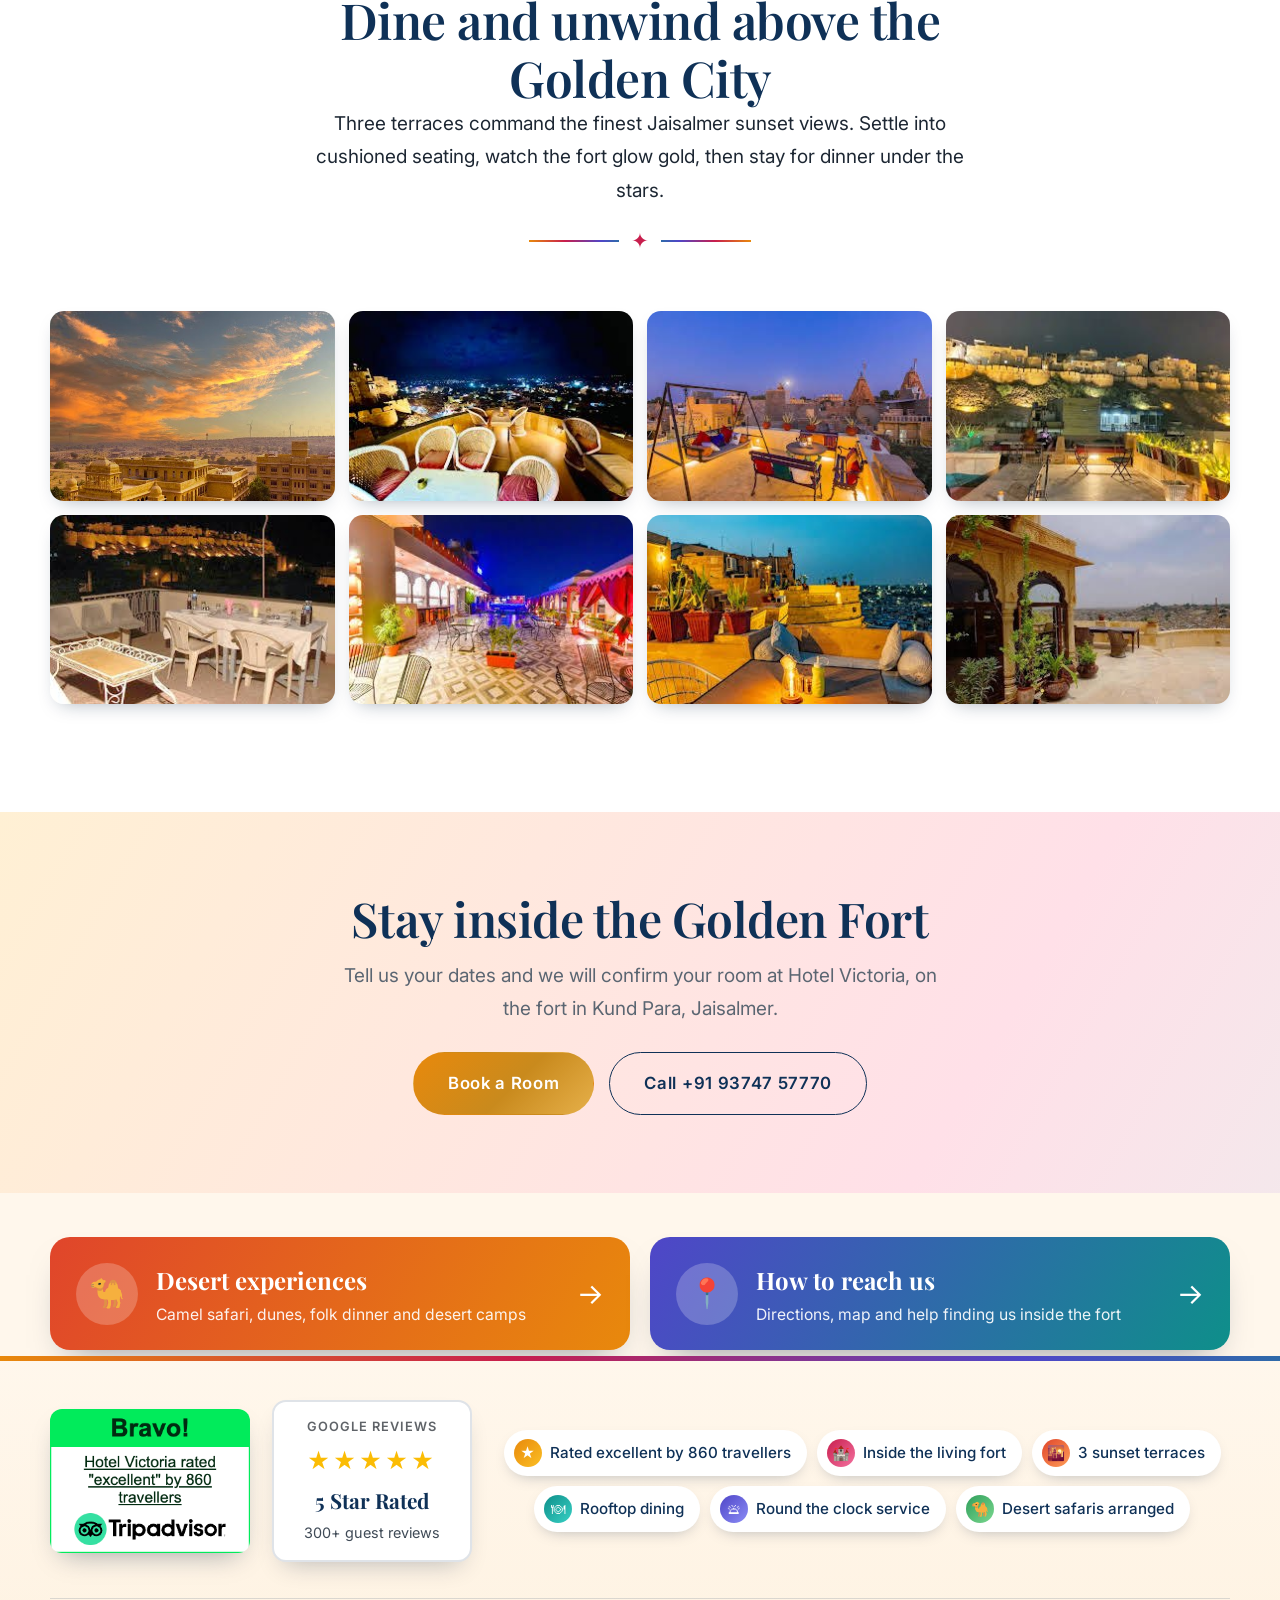
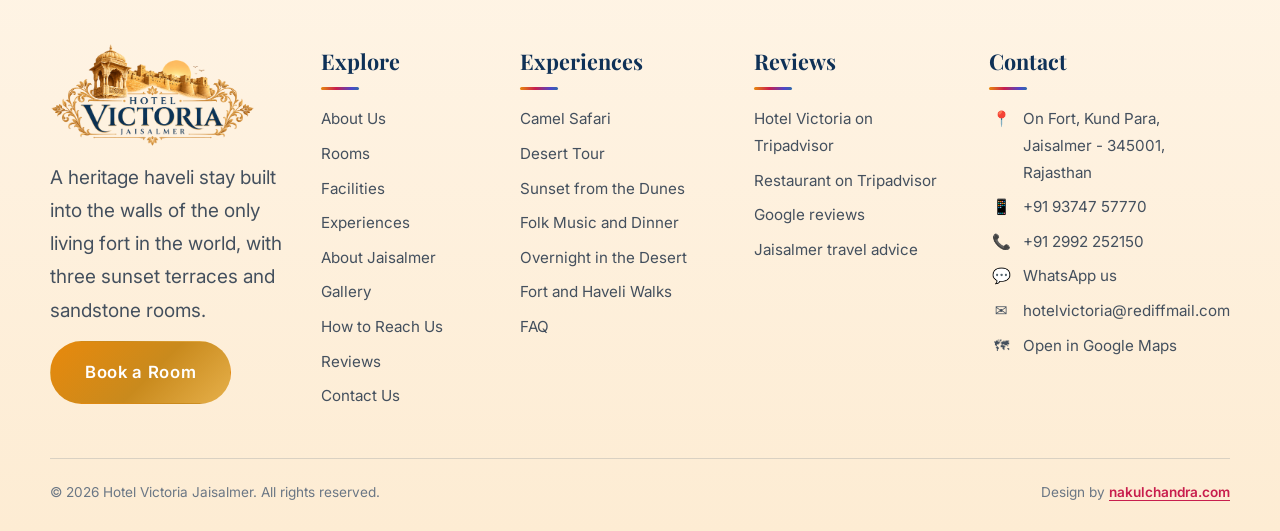
==== commit ffacdc0a: "Add Reviews page with all site reviews, link from review sections, footer and sitemap Co-Authored-By" ====
--- a/about-jaisalmer.html
+++ b/about-jaisalmer.html
@@ -116,7 +116,7 @@
       <div>
         <h4>Explore</h4>
         <ul>
-          <li><a href="about-us.html">About Us</a></li><li><a href="rooms.html">Rooms</a></li><li><a href="facilities.html">Facilities</a></li><li><a href="experiences.html">Experiences</a></li><li><a href="about-jaisalmer.html">About Jaisalmer</a></li><li><a href="gallery.html">Gallery</a></li><li><a href="how-to-reach.html">How to Reach Us</a></li><li><a href="contact-us.html">Contact Us</a></li>
+          <li><a href="about-us.html">About Us</a></li><li><a href="rooms.html">Rooms</a></li><li><a href="facilities.html">Facilities</a></li><li><a href="experiences.html">Experiences</a></li><li><a href="about-jaisalmer.html">About Jaisalmer</a></li><li><a href="gallery.html">Gallery</a></li><li><a href="how-to-reach.html">How to Reach Us</a></li><li><a href="reviews.html">Reviews</a></li><li><a href="contact-us.html">Contact Us</a></li>
         </ul>
       </div>
       <div>
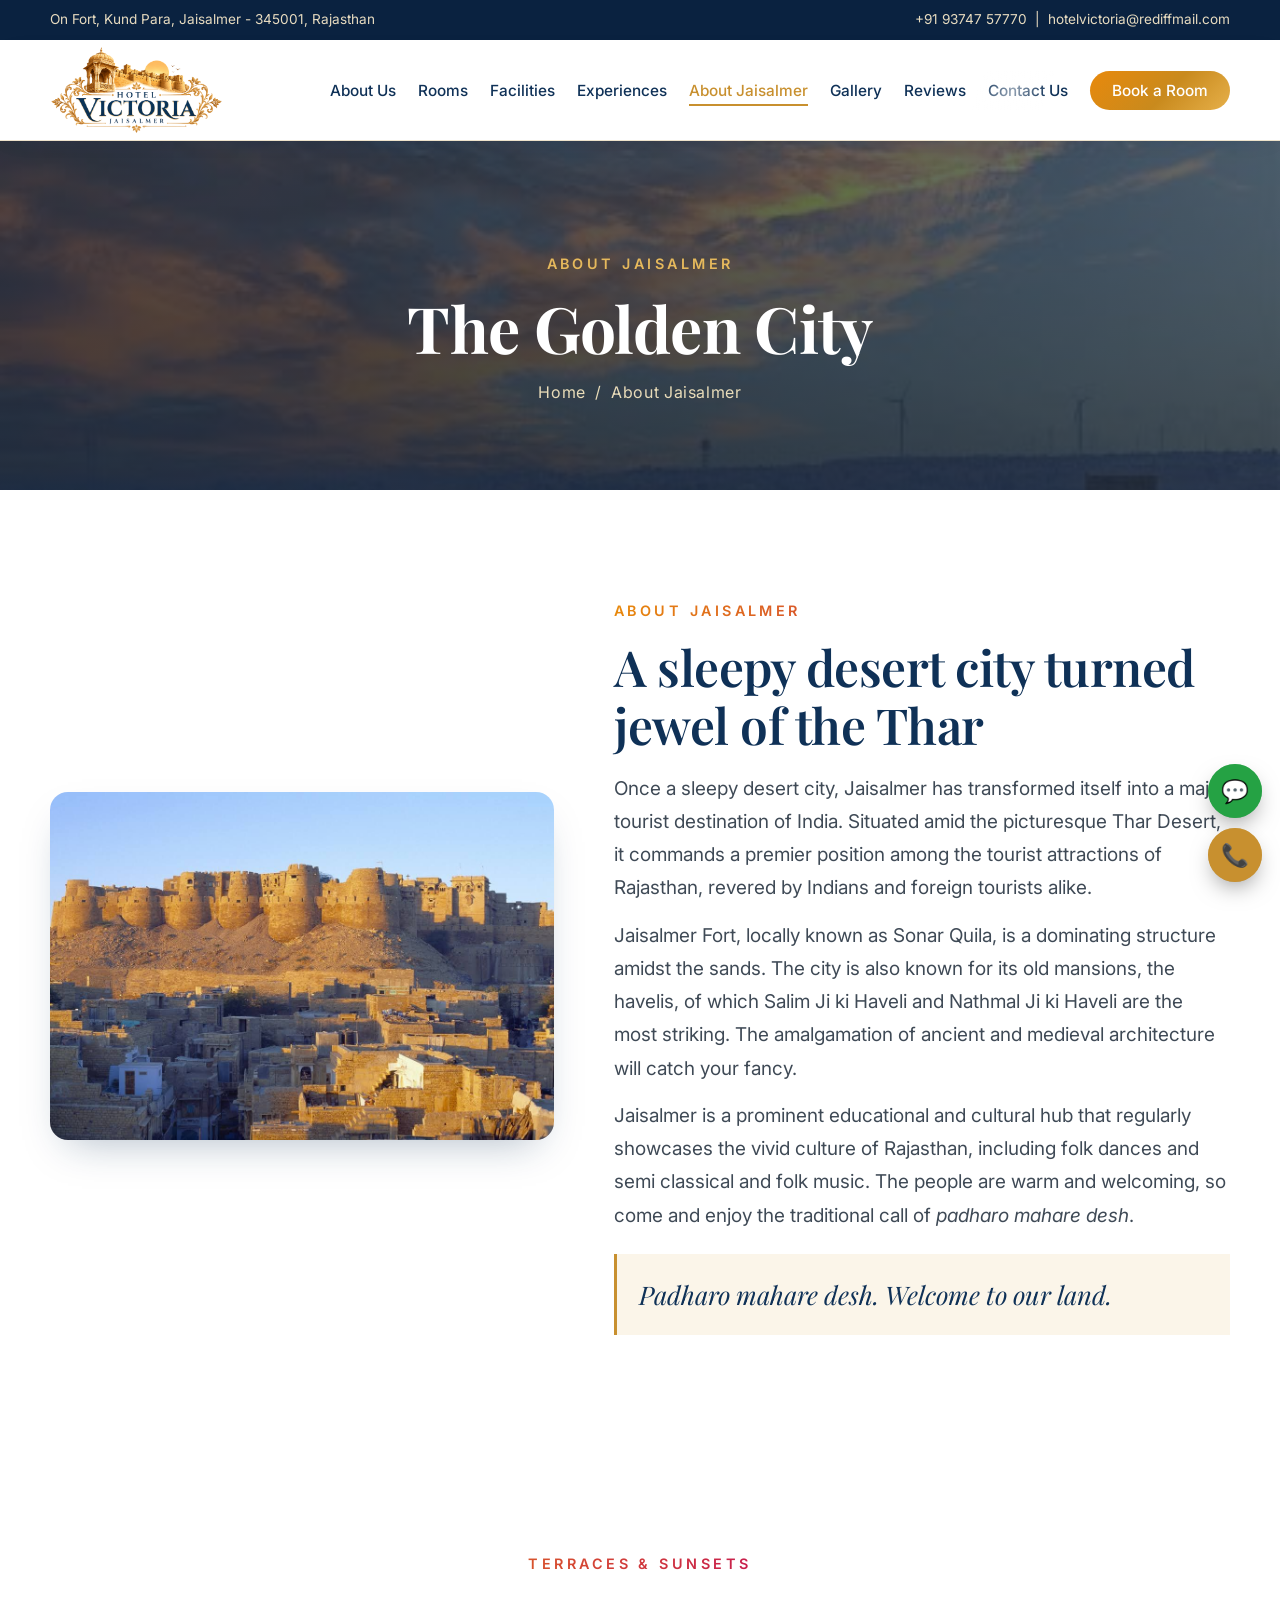
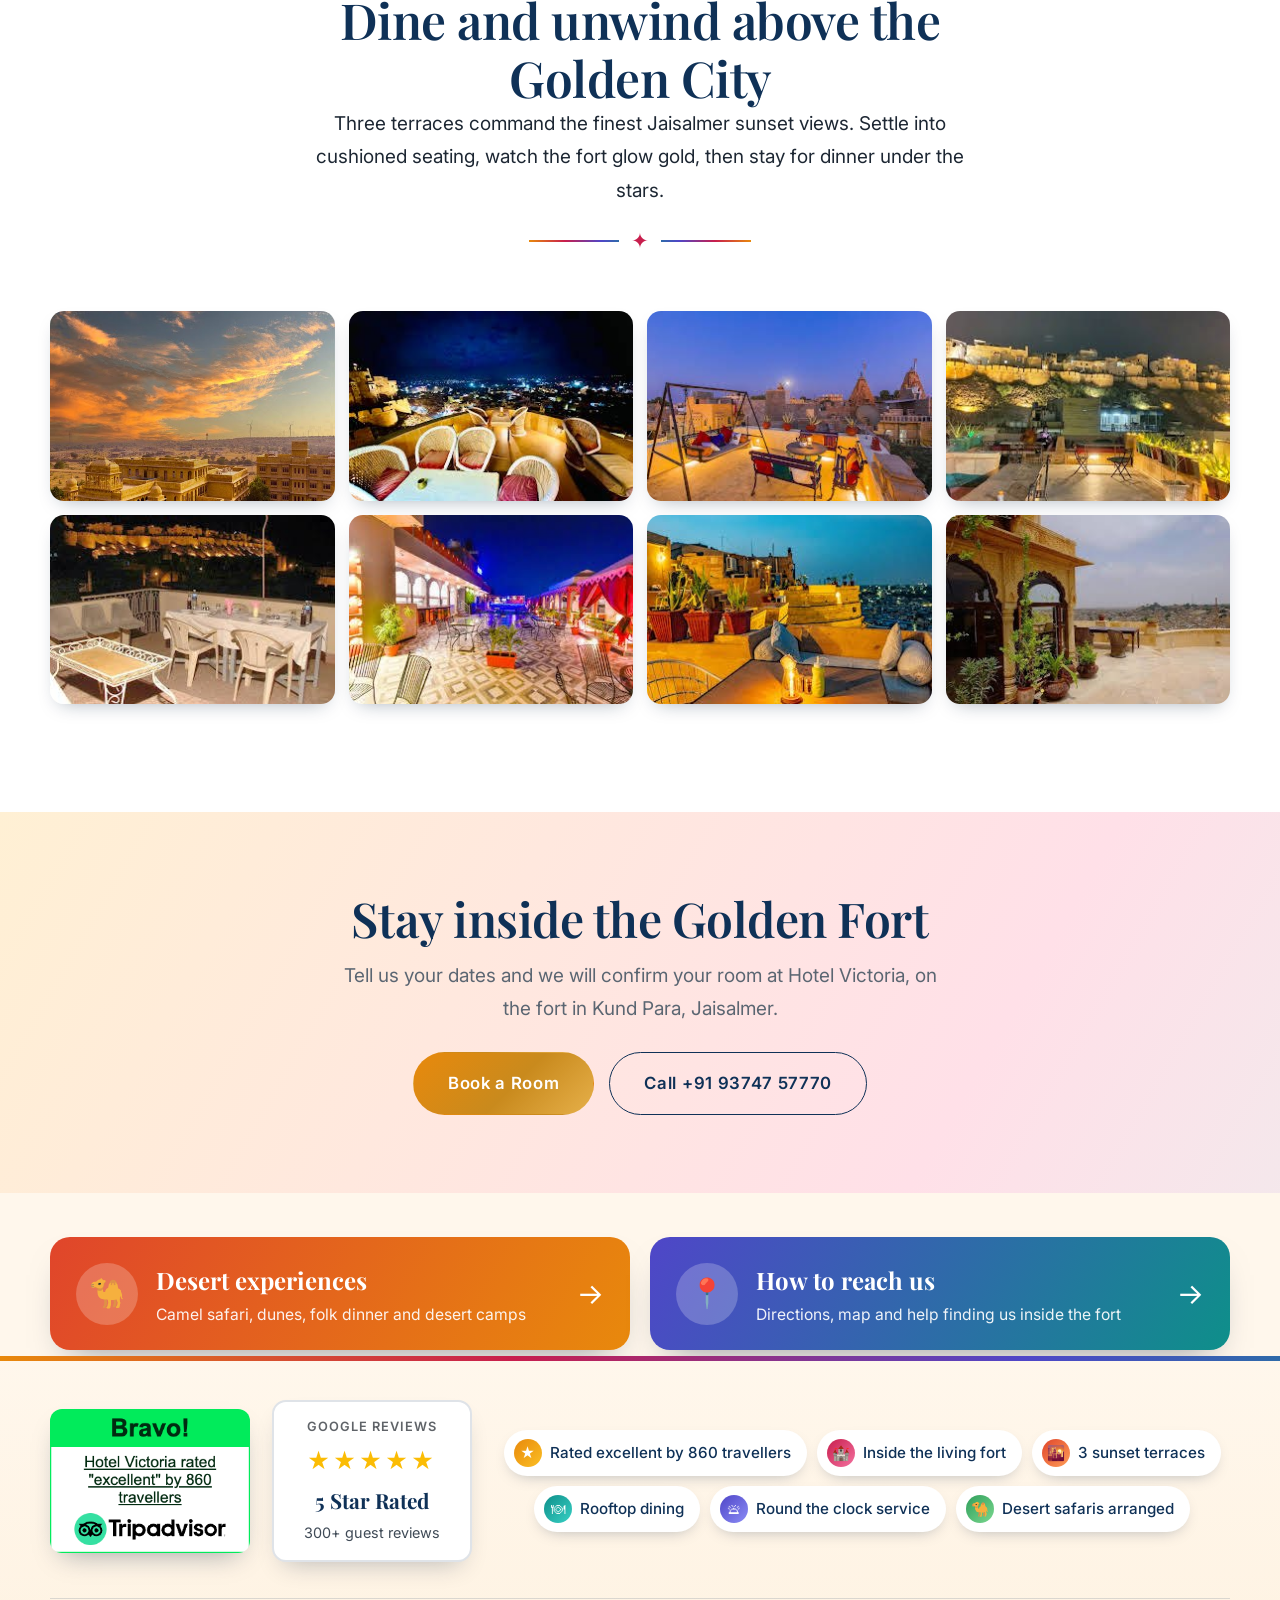
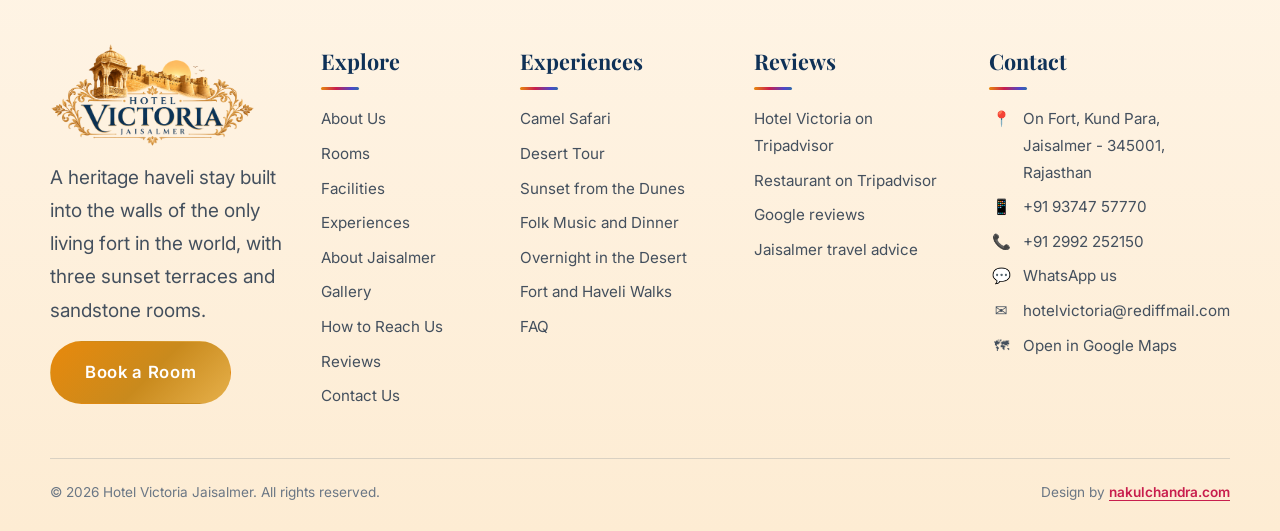
==== commit 3bceba8b: "Add Reviews to main menu Co-Authored-By: Claude Sonnet 5.5 <noreply@anthropic.com> Claude-Session: h" ====
--- a/about-jaisalmer.html
+++ b/about-jaisalmer.html
@@ -33,7 +33,7 @@
     <a class="brand" href="index.html" aria-label="Hotel Victoria Jaisalmer home"><img src="assets/images/logo.png" alt="Hotel Victoria Jaisalmer logo"></a>
     <button class="burger" aria-label="Toggle menu" aria-expanded="false"><span></span><span></span><span></span></button>
     <nav class="main" id="nav">
-      <ul><li><a href="about-us.html">About Us</a></li><li><a href="rooms.html">Rooms</a></li><li><a href="facilities.html">Facilities</a></li><li><a href="experiences.html">Experiences</a></li><li><a href="about-jaisalmer.html" class="active" aria-current="page">About Jaisalmer</a></li><li><a href="gallery.html">Gallery</a></li><li><a href="contact-us.html">Contact Us</a></li><li><a class="nav-cta" href="https://hotels.eglobe-solutions.com/hotelvictoriajaisalmer/booking/hotels/hotel-victoria-jaisalmer-jaisalmer?checkIn=26-OCT-2026&nights=1#bookingsteps" target="_blank" rel="noopener">Book a Room</a></li></ul>
+      <ul><li><a href="about-us.html">About Us</a></li><li><a href="rooms.html">Rooms</a></li><li><a href="facilities.html">Facilities</a></li><li><a href="experiences.html">Experiences</a></li><li><a href="about-jaisalmer.html" class="active" aria-current="page">About Jaisalmer</a></li><li><a href="gallery.html">Gallery</a></li><li><a href="reviews.html">Reviews</a></li><li><a href="contact-us.html">Contact Us</a></li><li><a class="nav-cta" href="https://hotels.eglobe-solutions.com/hotelvictoriajaisalmer/booking/hotels/hotel-victoria-jaisalmer-jaisalmer?checkIn=26-OCT-2026&nights=1#bookingsteps" target="_blank" rel="noopener">Book a Room</a></li></ul>
     </nav>
   </div>
 </header>
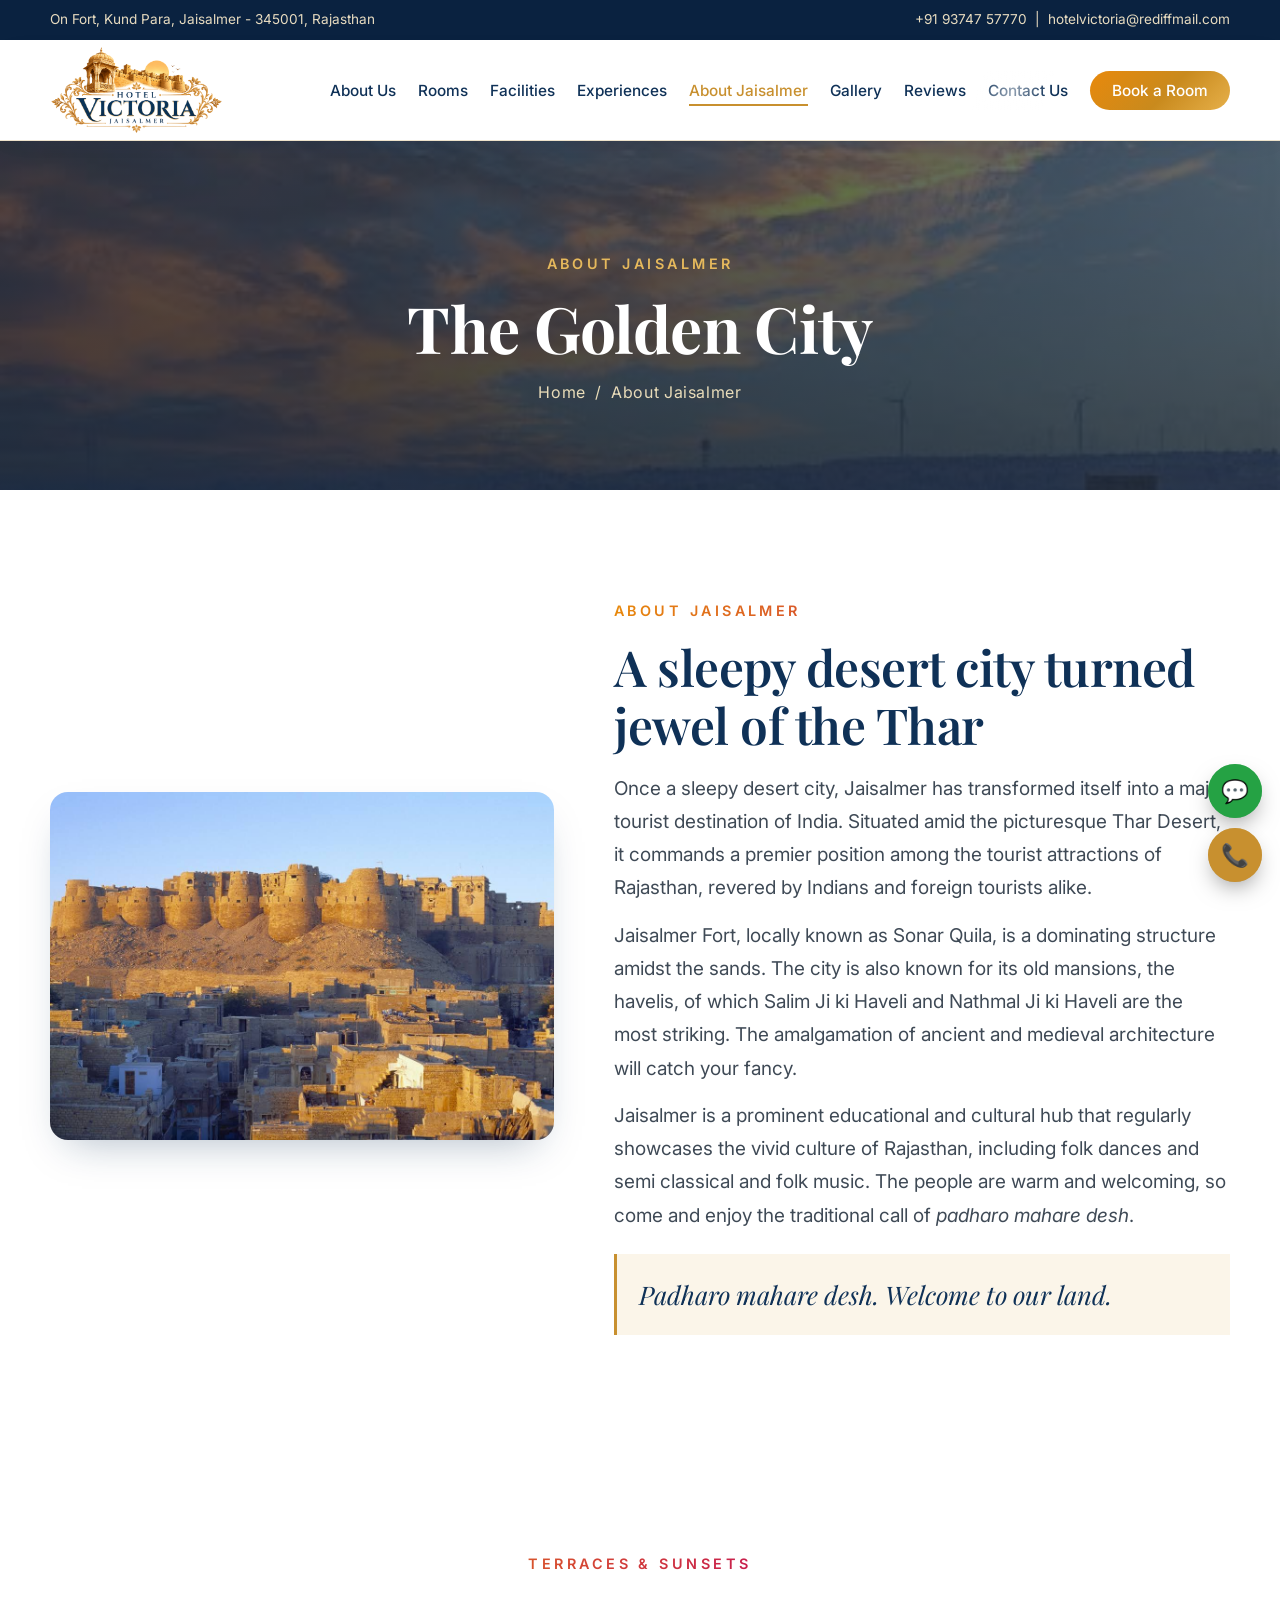
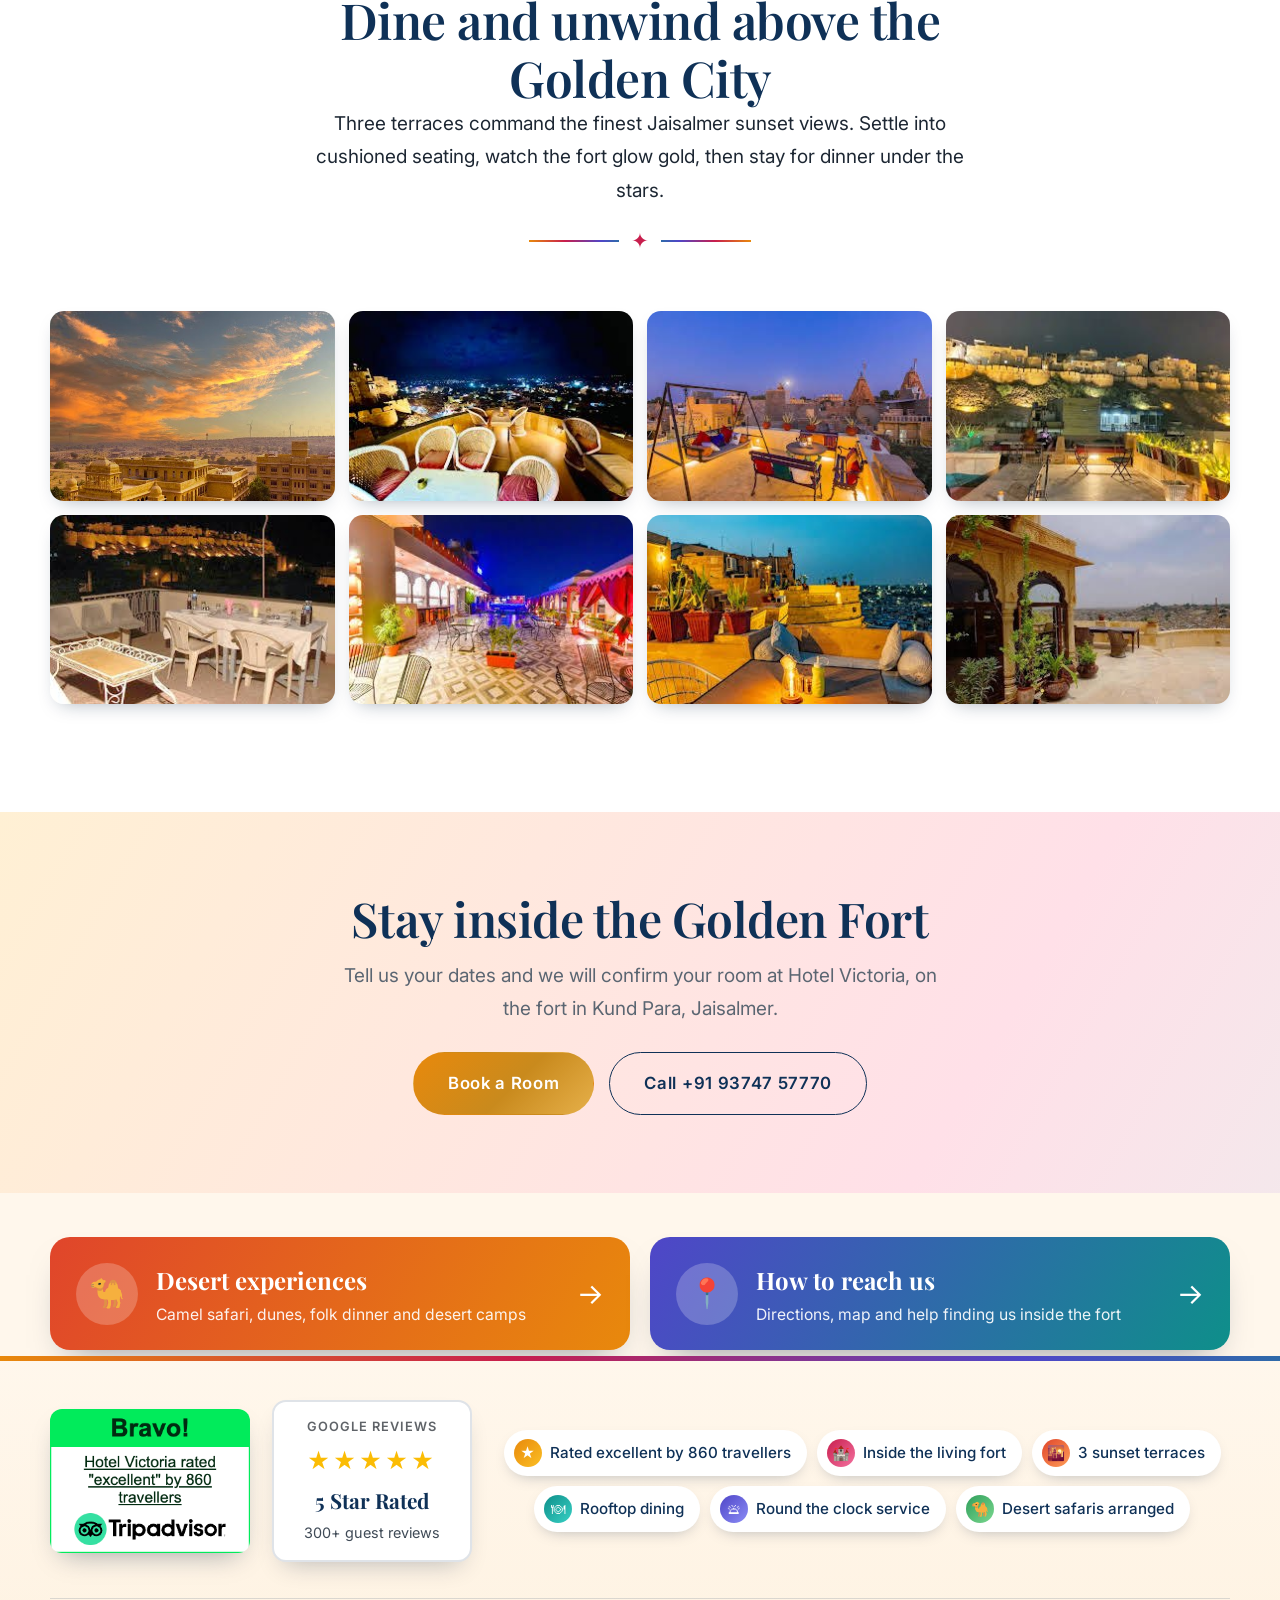
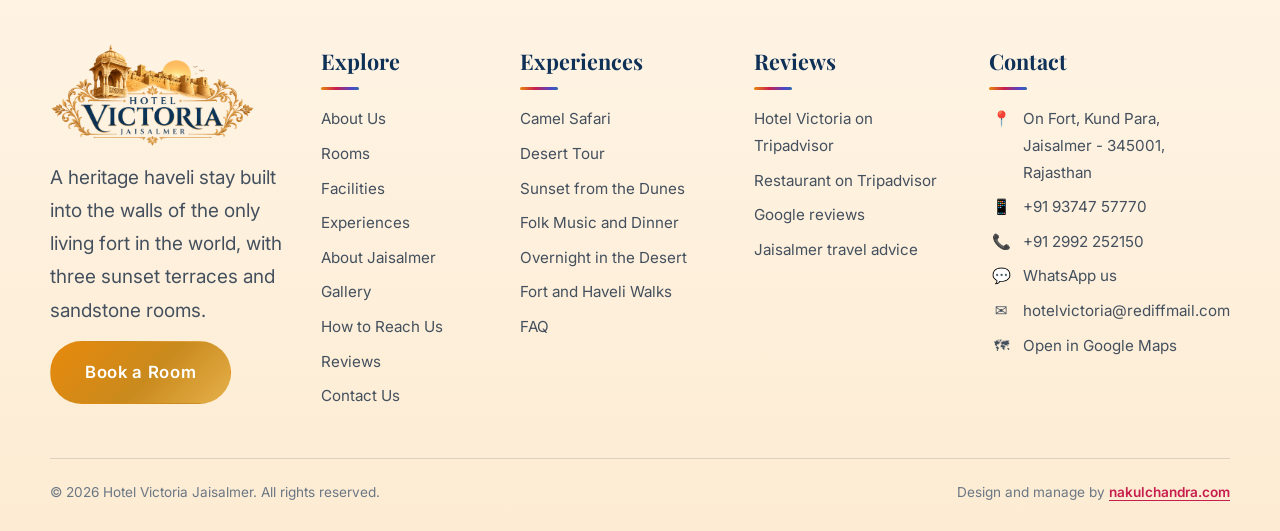
==== commit 21f15657: "Footer credit: Design and manage by nakulchandra.com Co-Authored-By: Claude Sonnet 5.5 <noreply@anth" ====
--- a/about-jaisalmer.html
+++ b/about-jaisalmer.html
@@ -146,7 +146,7 @@
         </ul>
       </div>
     </div>
-    <div class="copy"><span>&copy; <span id="yr"></span> Hotel Victoria Jaisalmer. All rights reserved.</span><span class="design">Design by <a href="https://nakulchandra.com" target="_blank" rel="noopener">nakulchandra.com</a></span></div>
+    <div class="copy"><span>&copy; <span id="yr"></span> Hotel Victoria Jaisalmer. All rights reserved.</span><span class="design">Design and manage by <a href="https://nakulchandra.com/" target="_blank" rel="noopener">nakulchandra.com</a></span></div>
   </div>
 </footer>
 
--- a/style.css
+++ b/style.css
@@ -612,6 +612,8 @@
 @media (max-width:620px){.ex-grid,.way-grid,.steps3,.plan,.qlinks-grid{grid-template-columns:1fr}.ql{padding:18px}}
 .sr-only{position:absolute;width:1px;height:1px;padding:0;margin:-1px;overflow:hidden;clip:rect(0,0,0,0);white-space:nowrap;border:0}
 @media (max-width:620px){body{font-size:18px}.hero p.lead{font-size:1.15rem}}
+
+.room .body{text-align:center}.room .body::before{left:50%;transform:translateX(-50%)}.room .body>a{display:inline-flex;align-items:center;gap:8px;margin-top:14px;padding:12px 26px;border-radius:999px;background:linear-gradient(135deg,#d98a14,#e8b04a);color:#fff!important;font-weight:700;letter-spacing:.06em;font-size:.9rem;text-decoration:none;box-shadow:0 10px 22px -10px rgba(217,138,20,.8);transition:transform .25s,box-shadow .25s,filter .25s}.room .body>a:hover{transform:translateY(-3px);filter:brightness(1.07);box-shadow:0 16px 28px -12px rgba(217,138,20,.9)}
 
 /* ---- floating Google review pop-up ---- */
 .rvpop{position:fixed;left:20px;bottom:20px;z-index:60;width:360px;max-width:calc(100vw - 100px);background:#fff;border-radius:18px;box-shadow:0 18px 50px -12px rgba(10,34,64,.45);border:1px solid #eadfc6;transform:translateY(140%) scale(.9);opacity:0;pointer-events:none;transition:transform .6s cubic-bezier(.3,1.5,.5,1),opacity .4s}
